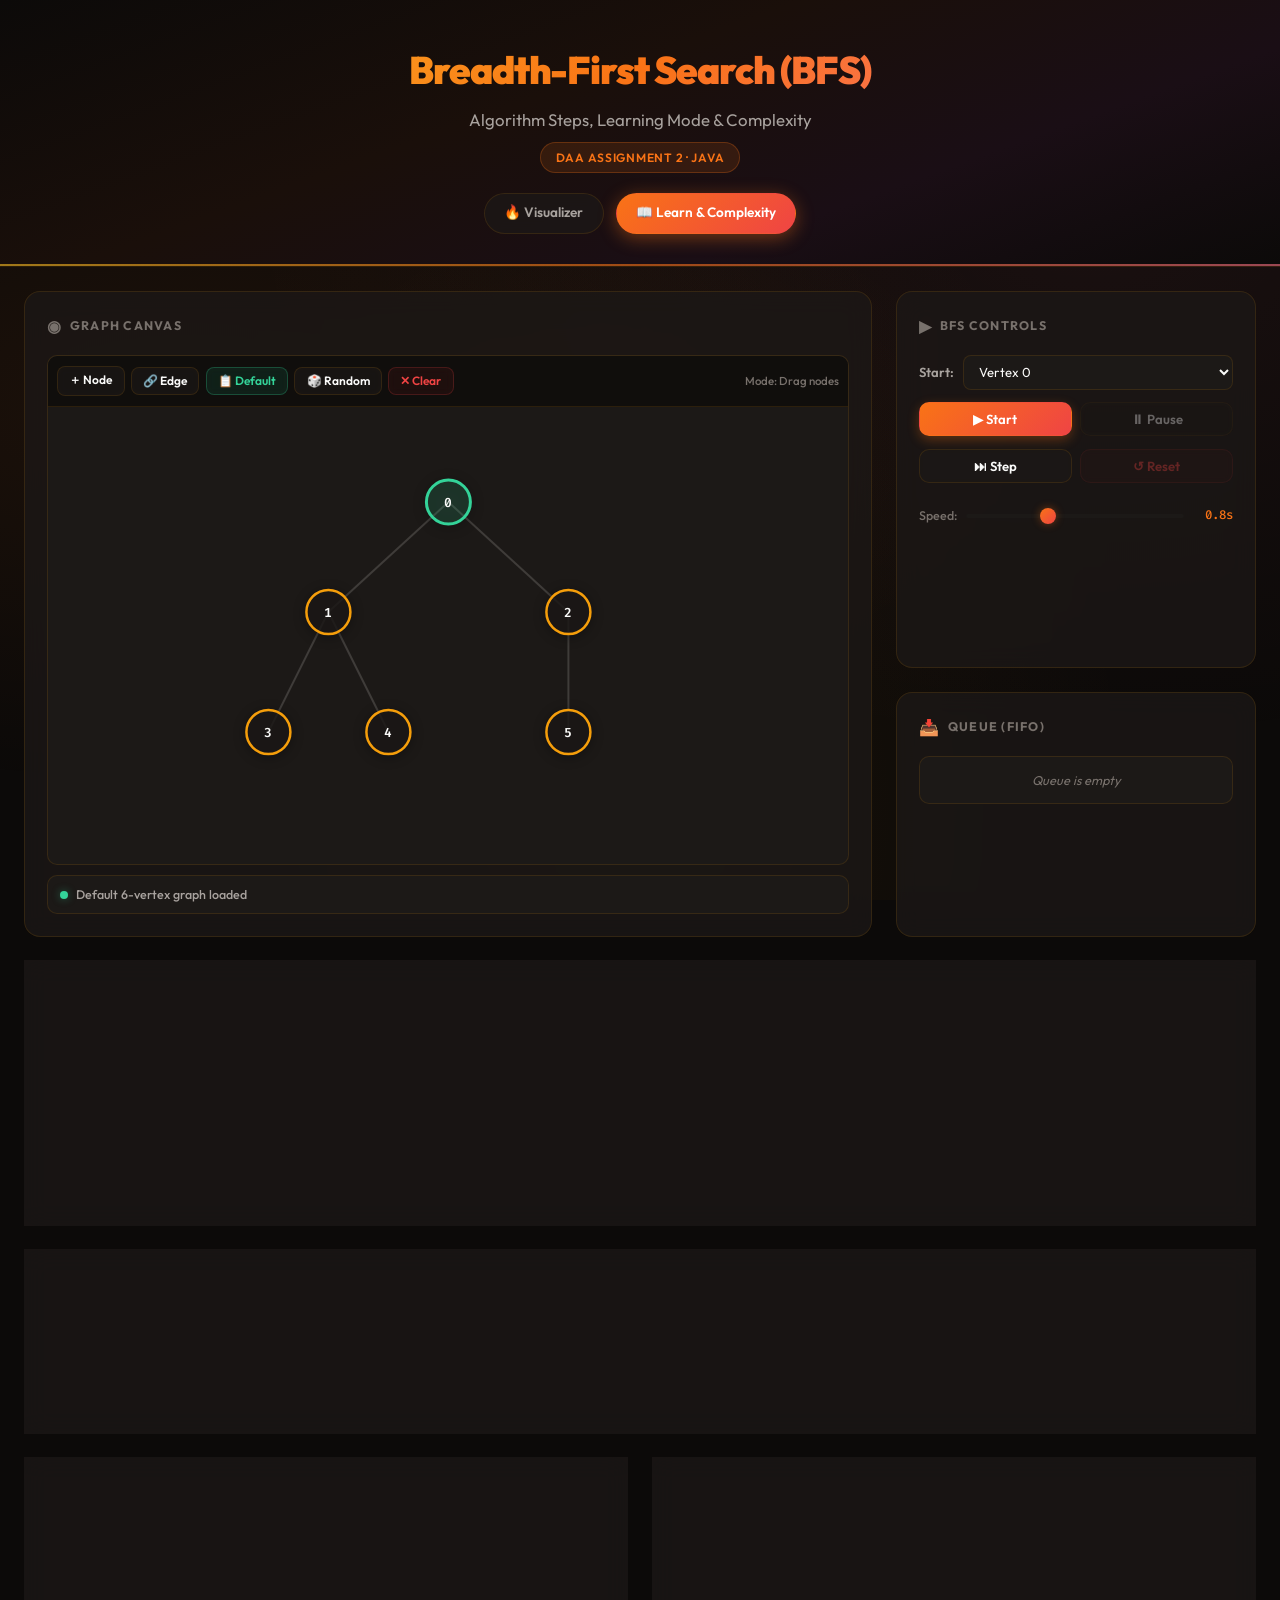
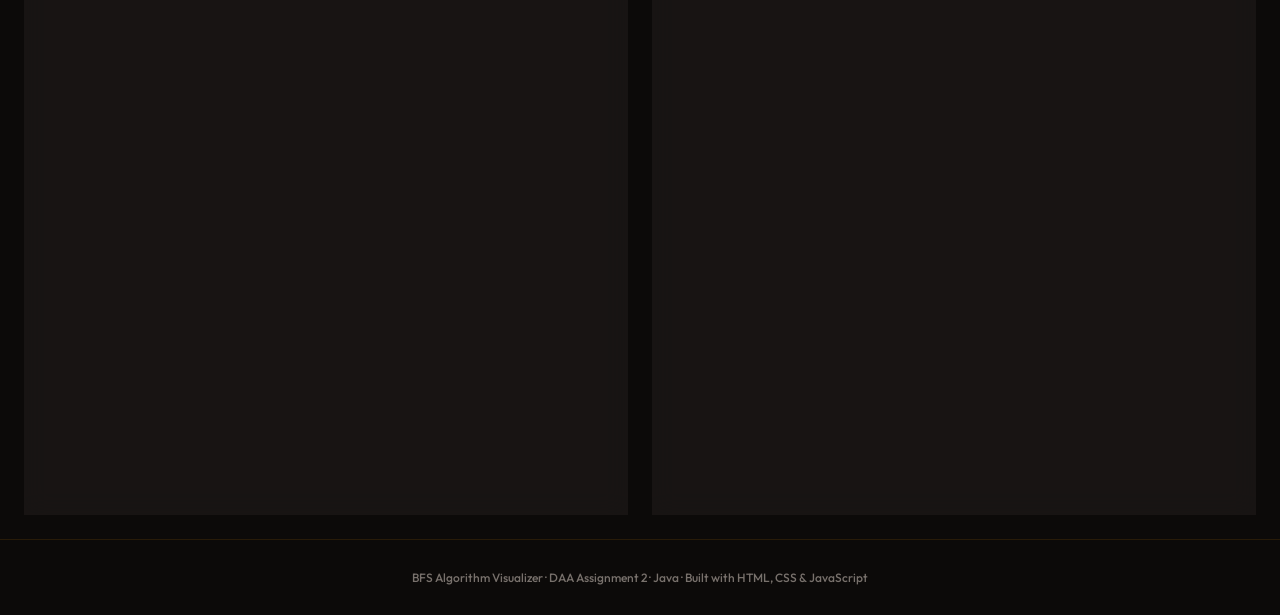
==== visualization/learn.html @ 1174d3be "Initial commit: Breadth-First Search (BFS) in Python with interactive visualizer" ====
<!DOCTYPE html>
<html lang="en">
<head>
  <meta charset="UTF-8">
  <meta name="viewport" content="width=device-width, initial-scale=1.0">
  <meta name="description" content="Learn BFS step-by-step with algorithm walkthrough, pseudocode highlighting, learning mode explanations, and complexity analysis. DAA Assignment 2.">
  <title>BFS Visualizer — Learn & Complexity</title>
  <link rel="stylesheet" href="style.css">
</head>
<body>

  <!-- ===== HEADER ===== -->
  <header class="header">
    <h1>Breadth-First Search (BFS)</h1>
    <p class="subtitle">Algorithm Steps, Learning Mode & Complexity</p>
    <span class="badge">DAA Assignment 2 · Java</span>

    <nav class="page-nav">
      <a href="index.html" class="nav-link">🔥 Visualizer</a>
      <a href="learn.html" class="nav-link active">📖 Learn & Complexity</a>
    </nav>
  </header>

  <!-- ===== MAIN APP ===== -->
  <main class="app-container">

    <!-- ── Graph Canvas ── -->
    <section class="graph-section card" id="graph-section">
      <div class="card-title"><span class="icon">◉</span> Graph Canvas</div>
      <div class="graph-canvas-wrapper" id="graph-canvas-wrapper">
        <div class="canvas-toolbar">
          <button class="btn btn-sm" id="btn-add-node" title="Click canvas to add node">＋ Node</button>
          <button class="btn btn-sm" id="btn-add-edge" title="Click two nodes to connect">🔗 Edge</button>
          <button class="btn btn-sm btn-success" id="btn-load-default">📋 Default</button>
          <button class="btn btn-sm" id="btn-random-graph">🎲 Random</button>
          <button class="btn btn-sm btn-danger" id="btn-clear-graph">✕ Clear</button>
          <div class="canvas-mode-info" id="canvas-mode-info">Mode: Drag nodes</div>
        </div>
        <svg id="graph-svg" xmlns="http://www.w3.org/2000/svg">
          <defs>
            <filter id="glow">
              <feGaussianBlur stdDeviation="3" result="coloredBlur"/>
              <feMerge>
                <feMergeNode in="coloredBlur"/>
                <feMergeNode in="SourceGraphic"/>
              </feMerge>
            </filter>
          </defs>
          <g id="edges-group"></g>
          <g id="nodes-group"></g>
        </svg>
      </div>
      <div class="status-bar">
        <div class="status-dot ready" id="status-dot"></div>
        <span class="status-text" id="status-text">Ready — add nodes or load a graph</span>
      </div>
    </section>

    <!-- ── Controls ── -->
    <section class="controls-section card" id="controls-section">
      <div class="card-title"><span class="icon">▶</span> BFS Controls</div>
      <div class="controls-grid">
        <div class="start-vertex-row">
          <label for="start-vertex-select">Start:</label>
          <select id="start-vertex-select"><option value="">— add nodes —</option></select>
        </div>
        <div class="controls-row">
          <button class="btn btn-primary" id="btn-start-bfs" disabled>▶ Start</button>
          <button class="btn" id="btn-pause-bfs" disabled>⏸ Pause</button>
        </div>
        <div class="controls-row">
          <button class="btn" id="btn-step-bfs" disabled>⏭ Step</button>
          <button class="btn btn-danger" id="btn-reset-bfs" disabled>↺ Reset</button>
        </div>
        <div class="speed-control">
          <label for="speed-slider">Speed:</label>
          <input type="range" id="speed-slider" min="100" max="2000" value="800" step="100">
          <span class="speed-label" id="speed-label">0.8s</span>
        </div>
      </div>
    </section>

    <!-- ── Queue ── -->
    <section class="queue-section card" id="queue-section">
      <div class="card-title"><span class="icon">📥</span> Queue (FIFO)</div>
      <div class="queue-container" id="queue-container">
        <span class="queue-empty" id="queue-empty-msg">Queue is empty</span>
      </div>
    </section>

    <!-- ── Output ── -->
    <section class="output-section card" id="output-section">
      <div class="card-title"><span class="icon">📊</span> Traversal Output</div>
      <div class="info-grid">
        <div class="info-item">
          <div class="label">Current Vertex</div>
          <div class="value highlight-pink" id="info-current">—</div>
        </div>
        <div class="info-item">
          <div class="label">Step</div>
          <div class="value highlight-blue" id="info-step">0</div>
        </div>
        <div class="info-item">
          <div class="label">Visited</div>
          <div class="value" id="info-visited">—</div>
        </div>
        <div class="info-item">
          <div class="label">Status</div>
          <div class="value highlight-cyan" id="info-status">Idle</div>
        </div>
        <div class="info-item" style="grid-column: 1 / -1;">
          <div class="label">BFS Traversal Sequence</div>
          <div class="value traversal-sequence" id="info-traversal">
            <span style="color: var(--text-muted); font-style: italic; font-size: 0.82rem;">Run BFS to see the traversal…</span>
          </div>
        </div>
      </div>
    </section>

    <!-- ── Learning Mode ── -->
    <section class="learning-panel card" id="learning-panel">
      <div class="card-title"><span class="icon">🎓</span> Learning Mode</div>
      <div class="learning-toggle">
        <label class="toggle-switch">
          <input type="checkbox" id="learning-toggle" checked>
          <span class="toggle-slider"></span>
        </label>
        <label for="learning-toggle">Explain each step in plain English</label>
      </div>
      <div class="learning-message" id="learning-message">
        Build a graph and press <strong>Start</strong> to see step-by-step explanations of the BFS algorithm.
      </div>
    </section>

    <!-- ── Bottom Panels ── -->
    <div class="bottom-panels">

      <!-- Algorithm Steps & Pseudocode -->
      <section class="card algorithm-panel" id="algorithm-panel">
        <div class="card-title"><span class="icon">📖</span> Algorithm Steps</div>
        <ol class="steps-list" id="algo-steps">
          <li id="algo-step-1">Choose a starting vertex.</li>
          <li id="algo-step-2">Mark it as visited.</li>
          <li id="algo-step-3">Insert it into the queue.</li>
          <li id="algo-step-4">Remove the front vertex from the queue.</li>
          <li id="algo-step-5">Add its unvisited neighbours to the queue and mark them visited.</li>
          <li id="algo-step-6">Repeat until the queue is empty.</li>
        </ol>

        <div class="pseudocode" id="pseudocode">
          <span class="function">BFS</span>(Graph, start):<br>
          &nbsp;&nbsp;<span class="keyword">visited</span> = {start}<br>
          &nbsp;&nbsp;<span class="keyword">queue</span> = [start]<br>
          <br>
          &nbsp;&nbsp;<span class="keyword">while</span> queue <span class="keyword">is not empty</span>:<br>
          &nbsp;&nbsp;&nbsp;&nbsp;vertex = <span class="function">remove_front</span>(queue)<br>
          &nbsp;&nbsp;&nbsp;&nbsp;<span class="function">output</span>(vertex)<br>
          <br>
          &nbsp;&nbsp;<span class="keyword">for each</span> neighbour <span class="keyword">of</span> vertex:<br>
          &nbsp;&nbsp;&nbsp;&nbsp;&nbsp;&nbsp;<span class="keyword">if</span> neighbour <span class="keyword">is not</span> visited:<br>
          &nbsp;&nbsp;&nbsp;&nbsp;&nbsp;&nbsp;&nbsp;&nbsp;<span class="function">mark</span> neighbour as visited<br>
          &nbsp;&nbsp;&nbsp;&nbsp;&nbsp;&nbsp;&nbsp;&nbsp;<span class="function">add</span> neighbour to queue
        </div>
      </section>

      <!-- Complexity Analysis -->
      <section class="card" id="complexity-panel">
        <div class="card-title"><span class="icon">⚡</span> Complexity Analysis</div>
        <div class="complexity-grid">
          <div class="complexity-item">
            <div class="metric-label">Time Complexity</div>
            <div class="metric-value">O(V + E)</div>
            <div class="metric-note">Using adjacency list</div>
          </div>
          <div class="complexity-item">
            <div class="metric-label">Space Complexity</div>
            <div class="metric-value">O(V)</div>
            <div class="metric-note">Auxiliary space</div>
          </div>
          <div class="complexity-item">
            <div class="metric-label">Principle</div>
            <div class="metric-value" style="font-size: 0.9rem;">FIFO Queue</div>
            <div class="metric-note">First In, First Out</div>
          </div>
          <div class="complexity-item">
            <div class="metric-label">Application</div>
            <div class="metric-value" style="font-size: 0.85rem;">Shortest Paths</div>
            <div class="metric-note">Unweighted graphs</div>
          </div>
        </div>
        <div style="margin-top: 1rem; padding: 0.9rem; background: var(--bg-secondary); border-radius: var(--border-radius-sm); border: 1px solid var(--border-color);">
          <p style="font-size: 0.82rem; color: var(--text-secondary); line-height: 1.7;">
            <strong style="color: var(--accent-orange);">Why O(V + E)?</strong> Each vertex is enqueued and dequeued exactly once (<em>O(V)</em>). For each vertex, we examine all its edges (<em>O(E)</em> total). Combined: <strong>O(V + E)</strong>.
          </p>
          <p style="font-size: 0.82rem; color: var(--text-secondary); line-height: 1.7; margin-top: 0.5rem;">
            <strong style="color: var(--accent-orange);">Shortest paths:</strong> BFS finds the shortest path in terms of <em>number of edges</em> for unweighted graphs, because it explores vertices level by level.
          </p>
        </div>
      </section>
    </div>

  </main>

  <!-- ===== FOOTER ===== -->
  <footer class="footer">
    BFS Algorithm Visualizer · DAA Assignment 2 · Java · Built with HTML, CSS & JavaScript
  </footer>

  <script src="script.js"></script>
</body>
</html>
---- visualization/style.css ----
/* ========================================================================
   BFS Algorithm Visualizer — "Ember" Theme Stylesheet
   DAA Assignment 2 — Java Implementation
   ======================================================================== */

/* ---------- Google Fonts ---------- */
@import url('https://fonts.googleapis.com/css2?family=Outfit:wght@300;400;500;600;700;800;900&family=Fira+Code:wght@400;500;600&display=swap');

/* ---------- CSS Custom Properties ---------- */
:root {
  /* Backgrounds */
  --bg-primary: #0c0a09;
  --bg-secondary: #1c1917;
  --bg-card: rgba(28, 25, 23, 0.75);
  --bg-card-hover: rgba(41, 37, 36, 0.85);
  --bg-surface: rgba(28, 25, 23, 0.9);

  /* Accents — warm ember palette */
  --accent-orange: #f97316;
  --accent-amber: #f59e0b;
  --accent-rose: #fb7185;
  --accent-red: #ef4444;
  --accent-gold: #fbbf24;
  --accent-emerald: #34d399;

  /* Text */
  --text-primary: #fafaf9;
  --text-secondary: #a8a29e;
  --text-muted: #78716c;

  /* Borders */
  --border-color: rgba(245, 158, 11, 0.12);
  --border-glow: rgba(249, 115, 22, 0.35);

  /* Gradients */
  --gradient-primary: linear-gradient(135deg, #f97316, #ef4444);
  --gradient-accent: linear-gradient(135deg, #fbbf24, #f97316, #fb7185);
  --gradient-header: linear-gradient(160deg, #0c0a09 0%, #1a0f0a 40%, #1a0e15 70%, #0c0a09 100%);
  --gradient-card-border: linear-gradient(135deg, rgba(249,115,22,0.3), rgba(251,113,133,0.15), transparent);

  /* Shadows */
  --shadow-sm: 0 2px 8px rgba(0, 0, 0, 0.4);
  --shadow-md: 0 4px 24px rgba(0, 0, 0, 0.5);
  --shadow-lg: 0 8px 48px rgba(0, 0, 0, 0.6);
  --shadow-glow-orange: 0 0 25px rgba(249, 115, 22, 0.2);
  --shadow-glow-rose: 0 0 25px rgba(251, 113, 133, 0.2);

  /* Sizing */
  --node-radius: 22;
  --border-radius: 16px;
  --border-radius-sm: 10px;
  --border-radius-lg: 20px;

  /* Transitions */
  --transition-fast: 0.15s cubic-bezier(0.4, 0, 0.2, 1);
  --transition-normal: 0.3s cubic-bezier(0.4, 0, 0.2, 1);
  --transition-slow: 0.5s cubic-bezier(0.4, 0, 0.2, 1);
}

/* ---------- Reset & Base ---------- */
*, *::before, *::after {
  margin: 0;
  padding: 0;
  box-sizing: border-box;
}

html {
  scroll-behavior: smooth;
  font-size: 16px;
}

body {
  font-family: 'Outfit', -apple-system, BlinkMacSystemFont, sans-serif;
  background: var(--bg-primary);
  color: var(--text-primary);
  min-height: 100vh;
  line-height: 1.6;
  overflow-x: hidden;
}

/* Animated ember background particles */
body::before {
  content: '';
  position: fixed;
  top: 0;
  left: 0;
  width: 100%;
  height: 100%;
  background:
    radial-gradient(ellipse at 15% 45%, rgba(249, 115, 22, 0.07) 0%, transparent 55%),
    radial-gradient(ellipse at 85% 25%, rgba(251, 113, 133, 0.06) 0%, transparent 55%),
    radial-gradient(ellipse at 50% 90%, rgba(245, 158, 11, 0.05) 0%, transparent 55%);
  pointer-events: none;
  z-index: 0;
  animation: emberGlow 8s ease-in-out infinite alternate;
}

@keyframes emberGlow {
  0% { opacity: 0.7; }
  100% { opacity: 1; }
}

/* ---------- Scrollbar ---------- */
::-webkit-scrollbar {
  width: 6px;
  height: 6px;
}

::-webkit-scrollbar-track {
  background: var(--bg-primary);
}

::-webkit-scrollbar-thumb {
  background: var(--accent-orange);
  border-radius: 3px;
}

/* ---------- Header ---------- */
.header {
  position: relative;
  text-align: center;
  padding: 2.5rem 1.5rem 2rem;
  background: var(--gradient-header);
  border-bottom: 1px solid var(--border-color);
  z-index: 1;
}

.header::after {
  content: '';
  position: absolute;
  bottom: 0;
  left: 0;
  width: 100%;
  height: 2px;
  background: var(--gradient-accent);
  opacity: 0.6;
}

.header h1 {
  font-size: 2.4rem;
  font-weight: 900;
  background: var(--gradient-accent);
  -webkit-background-clip: text;
  -webkit-text-fill-color: transparent;
  background-clip: text;
  letter-spacing: -0.03em;
  margin-bottom: 0.35rem;
}

.header .subtitle {
  font-size: 1.05rem;
  color: var(--text-secondary);
  font-weight: 400;
  margin-bottom: 0.5rem;
}

.header .badge {
  display: inline-block;
  padding: 0.3rem 0.9rem;
  background: rgba(249, 115, 22, 0.12);
  border: 1px solid rgba(249, 115, 22, 0.25);
  border-radius: 24px;
  font-size: 0.75rem;
  font-weight: 600;
  color: var(--accent-orange);
  letter-spacing: 0.06em;
  text-transform: uppercase;
}

/* ---------- Page Navigation ---------- */
.page-nav {
  margin-top: 1.25rem;
  display: flex;
  justify-content: center;
  gap: 0.75rem;
  flex-wrap: wrap;
}

.nav-link {
  display: inline-flex;
  align-items: center;
  gap: 0.45rem;
  padding: 0.55rem 1.2rem;
  border-radius: 30px;
  font-size: 0.85rem;
  font-weight: 600;
  text-decoration: none;
  color: var(--text-secondary);
  background: var(--bg-card);
  border: 1px solid var(--border-color);
  transition: all var(--transition-normal);
  backdrop-filter: blur(8px);
}

.nav-link:hover {
  color: var(--text-primary);
  border-color: var(--accent-orange);
  background: var(--bg-card-hover);
  transform: translateY(-2px);
  box-shadow: var(--shadow-glow-orange);
}

.nav-link.active {
  color: #fff;
  background: var(--gradient-primary);
  border-color: transparent;
  box-shadow: 0 4px 18px rgba(249, 115, 22, 0.4);
}

/* ---------- Main Layout ---------- */
.app-container {
  position: relative;
  z-index: 1;
  max-width: 1440px;
  margin: 0 auto;
  padding: 1.5rem;
  display: grid;
  grid-template-columns: 1fr 360px;
  grid-template-rows: auto auto auto;
  gap: 1.5rem;
}

/* ---------- Card Base ---------- */
.card {
  background: var(--bg-card);
  border: 1px solid var(--border-color);
  border-radius: var(--border-radius);
  padding: 1.35rem;
  backdrop-filter: blur(12px);
  transition: border-color var(--transition-normal), box-shadow var(--transition-normal);
}

.card:hover {
  border-color: rgba(249, 115, 22, 0.2);
  box-shadow: 0 0 30px rgba(249, 115, 22, 0.05);
}

.card-title {
  font-size: 0.78rem;
  font-weight: 700;
  text-transform: uppercase;
  letter-spacing: 0.1em;
  color: var(--text-muted);
  margin-bottom: 1rem;
  display: flex;
  align-items: center;
  gap: 0.5rem;
}

.card-title .icon {
  font-size: 1rem;
}

/* ---------- Graph Canvas Area ---------- */
.graph-section {
  grid-column: 1;
  grid-row: 1 / 3;
}

.graph-canvas-wrapper {
  position: relative;
  background: var(--bg-secondary);
  border-radius: var(--border-radius-sm);
  overflow: hidden;
  border: 1px solid var(--border-color);
  min-height: 450px;
}

.graph-canvas-wrapper svg {
  width: 100%;
  height: 450px;
  cursor: crosshair;
}

/* SVG Node Styles */
.node-group {
  cursor: grab;
}

.node-group:active {
  cursor: grabbing;
}

.node-circle {
  fill: var(--bg-card);
  stroke: var(--accent-amber);
  stroke-width: 2.5;
  transition: fill 0.4s ease, stroke 0.4s ease, stroke-width 0.3s ease;
  filter: drop-shadow(0 2px 6px rgba(0, 0, 0, 0.4));
}

.node-circle.visited {
  fill: rgba(249, 115, 22, 0.2);
  stroke: var(--accent-orange);
  stroke-width: 3;
}

.node-circle.current {
  fill: rgba(251, 113, 133, 0.3);
  stroke: var(--accent-rose);
  stroke-width: 3.5;
  filter: drop-shadow(0 0 12px rgba(251, 113, 133, 0.5));
}

.node-circle.queued {
  fill: rgba(245, 158, 11, 0.2);
  stroke: var(--accent-gold);
  stroke-width: 3;
  animation: pulseQueued 0.6s ease;
}

.node-circle.start-node {
  fill: rgba(52, 211, 153, 0.15);
  stroke: var(--accent-emerald);
  stroke-width: 3;
}

.node-circle.selected {
  stroke: var(--accent-rose);
  stroke-width: 3;
  stroke-dasharray: 5 3;
}

@keyframes pulseQueued {
  0% { stroke-width: 2.5; }
  50% { stroke-width: 5; }
  100% { stroke-width: 3; }
}

.node-label {
  text-anchor: middle;
  dominant-baseline: central;
  fill: var(--text-primary);
  font-family: 'Fira Code', monospace;
  font-size: 13px;
  font-weight: 600;
  pointer-events: none;
}

/* Edge Styles */
.edge-line {
  stroke: rgba(168, 162, 158, 0.25);
  stroke-width: 2;
  transition: stroke 0.4s ease, stroke-width 0.3s ease;
}

.edge-line.explored {
  stroke: rgba(249, 115, 22, 0.45);
  stroke-width: 2.5;
}

.edge-line.current-edge {
  stroke: var(--accent-rose);
  stroke-width: 3;
  filter: drop-shadow(0 0 6px rgba(251, 113, 133, 0.4));
}

/* Canvas Toolbar */
.canvas-toolbar {
  display: flex;
  gap: 0.4rem;
  padding: 0.6rem;
  flex-wrap: wrap;
  align-items: center;
  background: rgba(12, 10, 9, 0.7);
  border-bottom: 1px solid var(--border-color);
  backdrop-filter: blur(8px);
}

.canvas-mode-info {
  margin-left: auto;
  font-size: 0.72rem;
  color: var(--text-muted);
  font-weight: 500;
}

/* ---------- Buttons ---------- */
.btn {
  display: inline-flex;
  align-items: center;
  justify-content: center;
  gap: 0.35rem;
  padding: 0.5rem 1rem;
  border: 1px solid var(--border-color);
  border-radius: 10px;
  background: var(--bg-card);
  color: var(--text-primary);
  font-family: 'Outfit', sans-serif;
  font-size: 0.82rem;
  font-weight: 600;
  cursor: pointer;
  transition: all var(--transition-fast);
  backdrop-filter: blur(4px);
}

.btn:hover {
  border-color: var(--accent-amber);
  background: var(--bg-card-hover);
  transform: translateY(-1px);
  box-shadow: var(--shadow-sm);
}

.btn:active {
  transform: translateY(0);
}

.btn-primary {
  background: var(--gradient-primary);
  border-color: transparent;
  color: #fff;
  box-shadow: 0 4px 12px rgba(249, 115, 22, 0.3);
}

.btn-primary:hover {
  box-shadow: 0 6px 20px rgba(249, 115, 22, 0.45);
  transform: translateY(-2px);
}

.btn-success {
  background: rgba(52, 211, 153, 0.1);
  border-color: rgba(52, 211, 153, 0.25);
  color: var(--accent-emerald);
}

.btn-success:hover {
  background: rgba(52, 211, 153, 0.2);
  box-shadow: 0 0 15px rgba(52, 211, 153, 0.15);
}

.btn-danger {
  background: rgba(239, 68, 68, 0.08);
  border-color: rgba(239, 68, 68, 0.2);
  color: var(--accent-red);
}

.btn-danger:hover {
  background: rgba(239, 68, 68, 0.18);
}

.btn-sm {
  padding: 0.35rem 0.7rem;
  font-size: 0.75rem;
  border-radius: 8px;
}

.btn:disabled {
  opacity: 0.35;
  cursor: not-allowed;
  pointer-events: none;
}

/* ---------- Controls Panel ---------- */
.controls-section {
  grid-column: 2;
  grid-row: 1;
}

.controls-grid {
  display: flex;
  flex-direction: column;
  gap: 0.8rem;
}

.start-vertex-row {
  display: flex;
  align-items: center;
  gap: 0.6rem;
}

.start-vertex-row label {
  font-size: 0.82rem;
  font-weight: 600;
  color: var(--text-secondary);
  white-space: nowrap;
}

.start-vertex-row select {
  flex: 1;
  padding: 0.45rem 0.65rem;
  border: 1px solid var(--border-color);
  border-radius: 8px;
  background: var(--bg-secondary);
  color: var(--text-primary);
  font-family: 'Outfit', sans-serif;
  font-size: 0.82rem;
  outline: none;
  cursor: pointer;
  transition: border-color var(--transition-fast);
}

.start-vertex-row select:hover,
.start-vertex-row select:focus {
  border-color: var(--accent-orange);
}

.controls-row {
  display: flex;
  gap: 0.5rem;
  flex-wrap: wrap;
}

.controls-row .btn {
  flex: 1;
  min-width: 0;
}

.speed-control {
  display: flex;
  align-items: center;
  gap: 0.6rem;
  padding: 0.6rem 0;
}

.speed-control label {
  font-size: 0.78rem;
  color: var(--text-muted);
  white-space: nowrap;
  font-weight: 500;
}

.speed-control input[type="range"] {
  flex: 1;
  -webkit-appearance: none;
  appearance: none;
  height: 4px;
  background: var(--bg-secondary);
  border-radius: 2px;
  outline: none;
}

.speed-control input[type="range"]::-webkit-slider-thumb {
  -webkit-appearance: none;
  width: 16px;
  height: 16px;
  border-radius: 50%;
  background: var(--gradient-primary);
  cursor: pointer;
  box-shadow: 0 0 8px rgba(249, 115, 22, 0.4);
}

.speed-label {
  font-size: 0.78rem;
  font-family: 'Fira Code', monospace;
  color: var(--accent-orange);
  min-width: 2.5rem;
  text-align: right;
  font-weight: 500;
}

/* ---------- Queue Section ---------- */
.queue-section {
  grid-column: 2;
  grid-row: 2;
}

.queue-container {
  display: flex;
  gap: 0.4rem;
  flex-wrap: wrap;
  align-items: center;
  min-height: 44px;
  padding: 0.5rem;
  background: var(--bg-secondary);
  border-radius: var(--border-radius-sm);
  border: 1px solid var(--border-color);
}

.queue-item {
  display: inline-flex;
  align-items: center;
  justify-content: center;
  width: 36px;
  height: 36px;
  border-radius: 8px;
  font-family: 'Fira Code', monospace;
  font-size: 0.82rem;
  font-weight: 600;
  color: var(--accent-amber);
  background: rgba(245, 158, 11, 0.08);
  border: 1px solid rgba(245, 158, 11, 0.2);
  animation: slideIn 0.25s cubic-bezier(0.34, 1.56, 0.64, 1);
}

.queue-item.front {
  color: var(--accent-orange);
  background: rgba(249, 115, 22, 0.15);
  border-color: var(--accent-orange);
  box-shadow: 0 0 10px rgba(249, 115, 22, 0.2);
}

.queue-empty {
  color: var(--text-muted);
  font-size: 0.8rem;
  font-style: italic;
  width: 100%;
  text-align: center;
  padding: 0.3rem;
}

@keyframes slideIn {
  from { opacity: 0; transform: translateX(12px) scale(0.8); }
  to { opacity: 1; transform: translateX(0) scale(1); }
}

/* ---------- Output Section ---------- */
.output-section {
  grid-column: 1 / -1;
}

.info-grid {
  display: grid;
  grid-template-columns: repeat(4, 1fr);
  gap: 0.75rem;
}

.info-item {
  padding: 0.85rem;
  background: var(--bg-secondary);
  border-radius: var(--border-radius-sm);
  border: 1px solid var(--border-color);
  text-align: center;
}

.info-item .label {
  font-size: 0.68rem;
  text-transform: uppercase;
  letter-spacing: 0.1em;
  color: var(--text-muted);
  margin-bottom: 0.35rem;
  font-weight: 600;
}

.info-item .value {
  font-family: 'Fira Code', monospace;
  font-size: 1.15rem;
  font-weight: 700;
  color: var(--text-primary);
}

.highlight-pink { color: var(--accent-rose) !important; }
.highlight-blue { color: var(--accent-amber) !important; }
.highlight-cyan { color: var(--accent-emerald) !important; }

.traversal-sequence {
  font-size: 0.9rem !important;
  display: flex;
  flex-wrap: wrap;
  align-items: center;
  justify-content: center;
  gap: 0.3rem;
  min-height: 2rem;
}

.traversal-item {
  display: inline-flex;
  align-items: center;
  justify-content: center;
  padding: 0.2rem 0.6rem;
  background: rgba(249, 115, 22, 0.12);
  border: 1px solid rgba(249, 115, 22, 0.25);
  border-radius: 6px;
  font-family: 'Fira Code', monospace;
  font-size: 0.82rem;
  font-weight: 600;
  color: var(--accent-orange);
  animation: fadeIn 0.3s ease;
}

.traversal-arrow {
  color: var(--text-muted);
  font-size: 0.72rem;
}

@keyframes fadeIn {
  from { opacity: 0; transform: translateY(4px); }
  to { opacity: 1; transform: translateY(0); }
}

/* ---------- Bottom Panels ---------- */
.bottom-panels {
  grid-column: 1 / -1;
  display: grid;
  grid-template-columns: 1fr 1fr;
  gap: 1.5rem;
}

/* ---------- Algorithm Panel ---------- */
.algorithm-panel .steps-list {
  list-style: none;
  counter-reset: step;
}

.algorithm-panel .steps-list li {
  counter-increment: step;
  padding: 0.55rem 0.5rem 0.55rem 2.5rem;
  position: relative;
  font-size: 0.85rem;
  color: var(--text-secondary);
  border-left: 2px solid var(--border-color);
  margin-left: 0.75rem;
  transition: all var(--transition-normal);
}

.algorithm-panel .steps-list li::before {
  content: counter(step);
  position: absolute;
  left: -0.95rem;
  top: 0.5rem;
  width: 1.6rem;
  height: 1.6rem;
  background: var(--bg-card);
  border: 2px solid var(--border-color);
  border-radius: 50%;
  display: flex;
  align-items: center;
  justify-content: center;
  font-size: 0.7rem;
  font-weight: 700;
  color: var(--text-muted);
  font-family: 'Fira Code', monospace;
}

.algorithm-panel .steps-list li.active {
  color: var(--text-primary);
  border-left-color: var(--accent-orange);
}

.algorithm-panel .steps-list li.active::before {
  background: rgba(249, 115, 22, 0.15);
  border-color: var(--accent-orange);
  color: var(--accent-orange);
}

.algorithm-panel .steps-list li.completed {
  color: var(--text-secondary);
  border-left-color: rgba(249, 115, 22, 0.25);
}

.algorithm-panel .steps-list li.completed::before {
  content: '✓';
  background: rgba(249, 115, 22, 0.08);
  border-color: rgba(249, 115, 22, 0.25);
  color: var(--accent-orange);
}

/* Pseudocode */
.pseudocode {
  background: var(--bg-secondary);
  border: 1px solid var(--border-color);
  border-radius: var(--border-radius-sm);
  padding: 1rem;
  margin-top: 1rem;
  font-family: 'Fira Code', monospace;
  font-size: 0.78rem;
  line-height: 1.9;
  color: var(--text-secondary);
}

.pseudocode .keyword {
  color: var(--accent-rose);
  font-weight: 600;
}

.pseudocode .function {
  color: var(--accent-amber);
  font-weight: 600;
}

.pseudocode .comment {
  color: var(--text-muted);
  font-style: italic;
}

.pseudo-line {
  display: block;
  padding: 0 0.5rem;
  border-left: 2px solid transparent;
  transition: all var(--transition-fast);
}

.pseudocode .highlight-line {
  background: rgba(249, 115, 22, 0.06);
  border-left: 2px solid var(--accent-orange);
  margin: 0 -1rem;
  padding: 0 1rem;
  display: block;
}

/* ---------- Complexity Panel ---------- */
.complexity-grid {
  display: grid;
  grid-template-columns: 1fr 1fr;
  gap: 0.75rem;
}

.complexity-item {
  padding: 0.9rem;
  background: var(--bg-secondary);
  border: 1px solid var(--border-color);
  border-radius: var(--border-radius-sm);
  text-align: center;
  transition: border-color var(--transition-normal);
}

.complexity-item:hover {
  border-color: rgba(249, 115, 22, 0.25);
}

.complexity-item .metric-label {
  font-size: 0.68rem;
  text-transform: uppercase;
  letter-spacing: 0.1em;
  color: var(--text-muted);
  margin-bottom: 0.35rem;
  font-weight: 600;
}

.complexity-item .metric-value {
  font-family: 'Fira Code', monospace;
  font-size: 1.15rem;
  font-weight: 700;
  color: var(--accent-orange);
}

.complexity-item .metric-note {
  font-size: 0.72rem;
  color: var(--text-muted);
  margin-top: 0.3rem;
}

/* ---------- Learning Mode ---------- */
.learning-panel {
  grid-column: 1 / -1;
}

.learning-toggle {
  display: flex;
  align-items: center;
  gap: 0.65rem;
  margin-bottom: 0.8rem;
}

.learning-toggle label {
  font-size: 0.82rem;
  color: var(--text-secondary);
  cursor: pointer;
  font-weight: 500;
}

/* Toggle switch */
.toggle-switch {
  position: relative;
  width: 42px;
  height: 24px;
}

.toggle-switch input {
  opacity: 0;
  width: 0;
  height: 0;
}

.toggle-slider {
  position: absolute;
  inset: 0;
  background: var(--bg-secondary);
  border: 1px solid var(--border-color);
  border-radius: 24px;
  cursor: pointer;
  transition: all var(--transition-normal);
}

.toggle-slider::before {
  content: '';
  position: absolute;
  left: 3px;
  top: 3px;
  width: 16px;
  height: 16px;
  background: var(--text-muted);
  border-radius: 50%;
  transition: all var(--transition-normal);
}

.toggle-switch input:checked + .toggle-slider {
  background: rgba(249, 115, 22, 0.15);
  border-color: var(--accent-orange);
}

.toggle-switch input:checked + .toggle-slider::before {
  transform: translateX(18px);
  background: var(--accent-orange);
}

.learning-message {
  padding: 1rem 1.15rem;
  background: var(--bg-secondary);
  border: 1px solid var(--border-color);
  border-left: 3px solid var(--accent-amber);
  border-radius: var(--border-radius-sm);
  font-size: 0.88rem;
  line-height: 1.7;
  color: var(--text-secondary);
  min-height: 60px;
  display: block;
  transition: all var(--transition-normal);
}

.learning-message.active {
  color: var(--text-primary);
  border-left-color: var(--accent-rose);
  background: rgba(28, 25, 23, 0.95);
}

/* ---------- Status bar ---------- */
.status-bar {
  display: flex;
  align-items: center;
  gap: 0.5rem;
  padding: 0.55rem 0.75rem;
  margin-top: 0.6rem;
  background: var(--bg-secondary);
  border-radius: var(--border-radius-sm);
  border: 1px solid var(--border-color);
  font-size: 0.78rem;
}

.status-dot {
  width: 8px;
  height: 8px;
  border-radius: 50%;
  background: var(--text-muted);
  flex-shrink: 0;
}

.status-dot.ready {
  background: var(--accent-emerald);
  box-shadow: 0 0 8px rgba(52, 211, 153, 0.4);
}

.status-dot.running {
  background: var(--accent-rose);
  box-shadow: 0 0 8px rgba(251, 113, 133, 0.4);
  animation: blink 1s ease-in-out infinite;
}

.status-dot.paused {
  background: var(--accent-amber);
  box-shadow: 0 0 8px rgba(245, 158, 11, 0.4);
}

.status-dot.done {
  background: var(--accent-orange);
  box-shadow: 0 0 8px rgba(249, 115, 22, 0.3);
}

@keyframes blink {
  0%, 100% { opacity: 1; }
  50% { opacity: 0.35; }
}

.status-text {
  color: var(--text-secondary);
  font-weight: 500;
}

/* ---------- Footer ---------- */
.footer {
  position: relative;
  z-index: 1;
  text-align: center;
  padding: 1.75rem;
  color: var(--text-muted);
  font-size: 0.75rem;
  border-top: 1px solid var(--border-color);
  font-weight: 500;
}

/* ---------- Responsive ---------- */
@media (max-width: 900px) {
  .app-container {
    grid-template-columns: 1fr;
  }

  .graph-section {
    grid-column: 1;
    grid-row: auto;
  }

  .controls-section,
  .queue-section {
    grid-column: 1;
    grid-row: auto;
  }

  .output-section {
    grid-column: 1;
    grid-row: auto;
  }

  .bottom-panels {
    grid-column: 1;
    grid-template-columns: 1fr;
  }

  .learning-panel {
    grid-column: 1;
  }

  .header h1 {
    font-size: 1.7rem;
  }
}

@media (max-width: 600px) {
  .app-container {
    padding: 0.75rem;
    gap: 1rem;
  }

  .header {
    padding: 1.5rem 1rem 1.2rem;
  }

  .header h1 {
    font-size: 1.35rem;
  }

  .graph-canvas-wrapper svg {
    height: 320px;
  }

  .info-grid {
    grid-template-columns: 1fr 1fr;
  }

  .complexity-grid {
    grid-template-columns: 1fr;
  }

  .canvas-toolbar {
    justify-content: center;
  }

  .page-nav {
    gap: 0.5rem;
  }

  .nav-link {
    font-size: 0.78rem;
    padding: 0.45rem 0.85rem;
  }
}

/* ---------- Utility ---------- */
.hidden {
  display: none !important;
}

.mono {
  font-family: 'Fira Code', monospace;
}
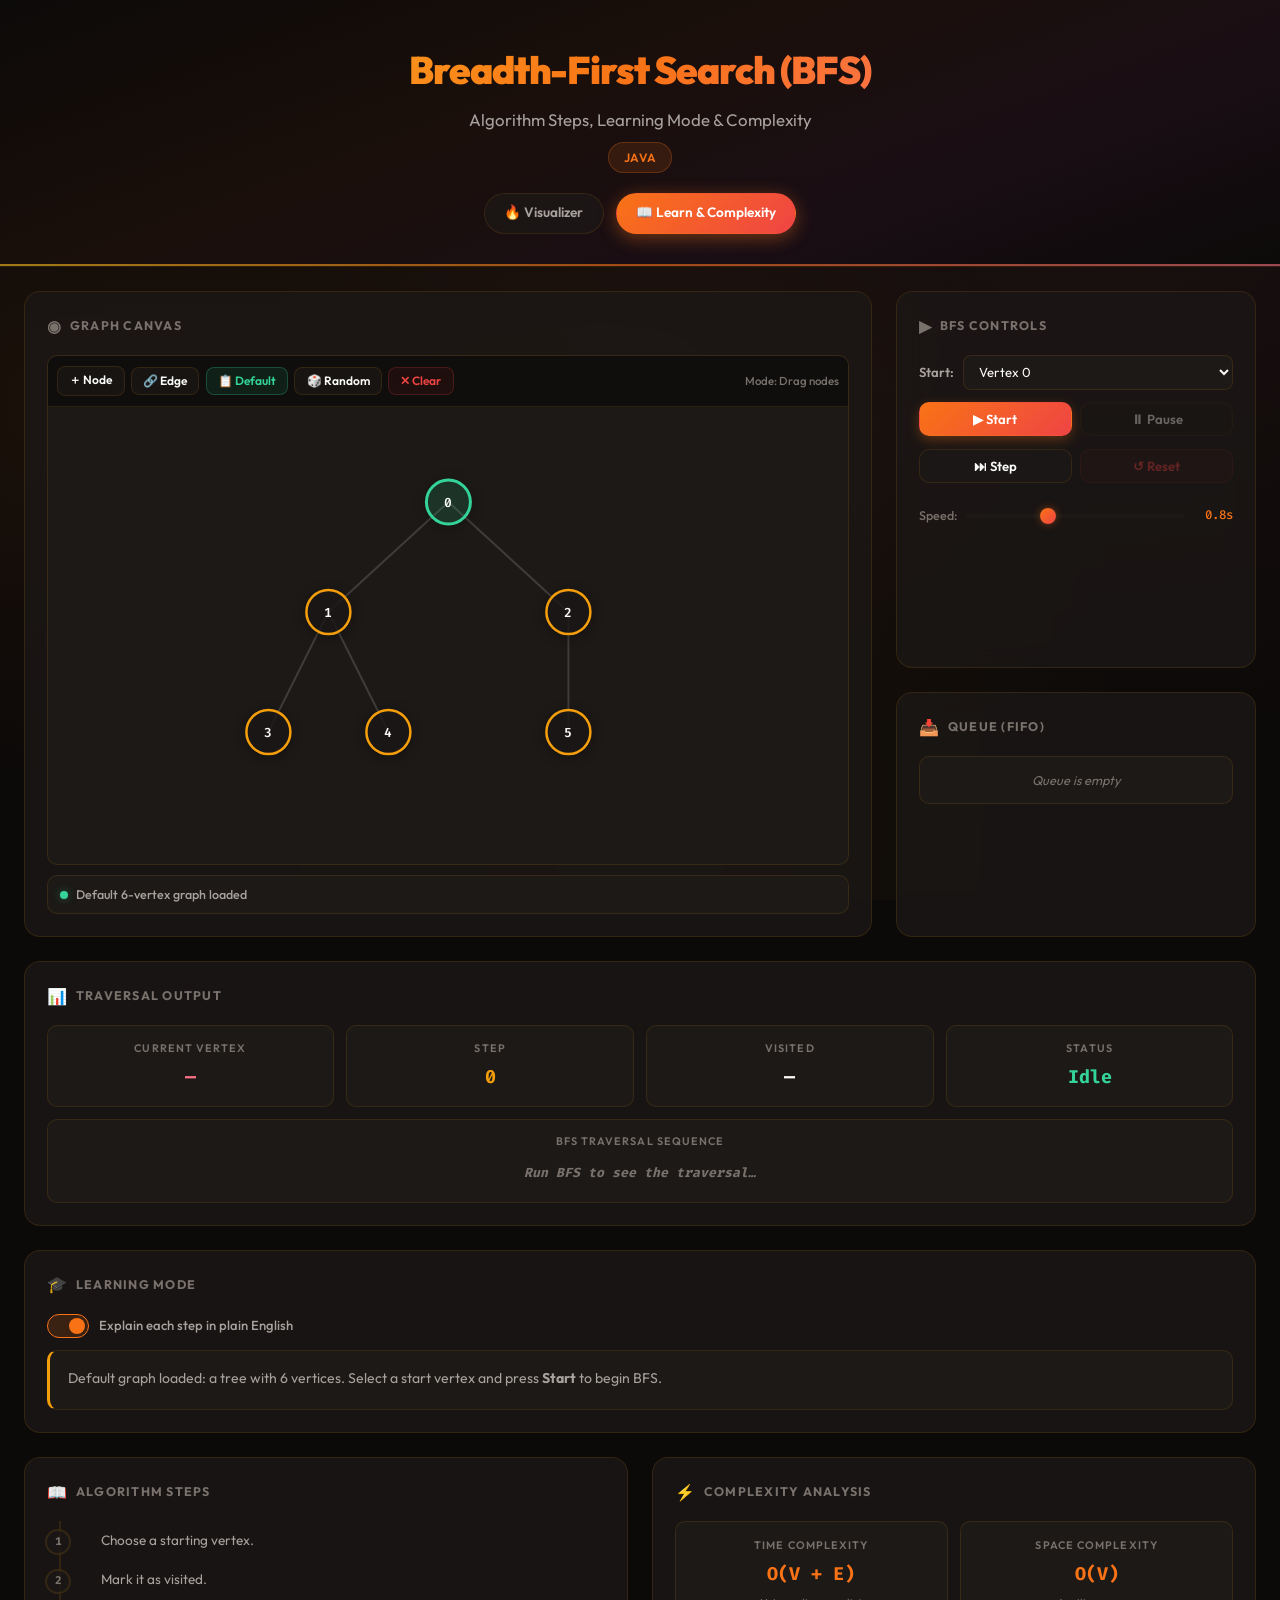
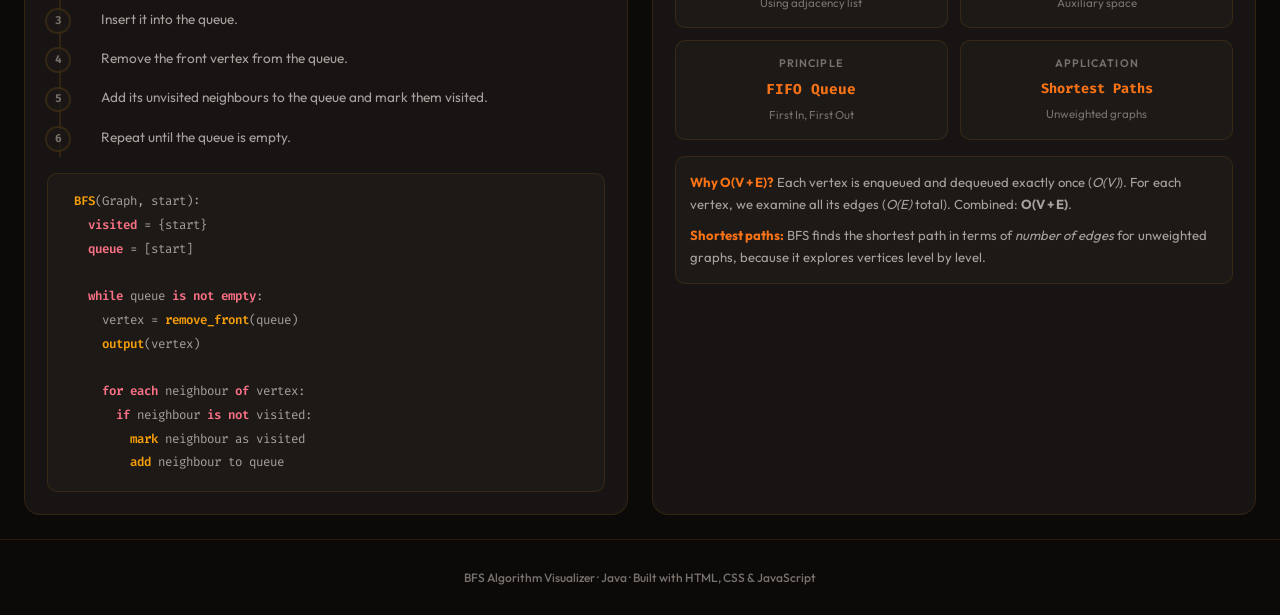
==== commit e6fd3f26: "Remove assignment references and update documentation" ====
--- a/visualization/learn.html
+++ b/visualization/learn.html
@@ -3,7 +3,7 @@
 <head>
   <meta charset="UTF-8">
   <meta name="viewport" content="width=device-width, initial-scale=1.0">
-  <meta name="description" content="Learn BFS step-by-step with algorithm walkthrough, pseudocode highlighting, learning mode explanations, and complexity analysis. DAA Assignment 2.">
+  <meta name="description" content="Learn BFS step-by-step with algorithm walkthrough, pseudocode highlighting, learning mode explanations, and complexity analysis. .">
   <title>BFS Visualizer — Learn & Complexity</title>
   <link rel="stylesheet" href="style.css">
 </head>
@@ -13,7 +13,7 @@
   <header class="header">
     <h1>Breadth-First Search (BFS)</h1>
     <p class="subtitle">Algorithm Steps, Learning Mode & Complexity</p>
-    <span class="badge">DAA Assignment 2 · Java</span>
+    <span class="badge">Java</span>
 
     <nav class="page-nav">
       <a href="index.html" class="nav-link">🔥 Visualizer</a>
@@ -203,7 +203,7 @@
 
   <!-- ===== FOOTER ===== -->
   <footer class="footer">
-    BFS Algorithm Visualizer · DAA Assignment 2 · Java · Built with HTML, CSS & JavaScript
+    BFS Algorithm Visualizer · Java · Built with HTML, CSS & JavaScript
   </footer>
 
   <script src="script.js"></script>
--- a/visualization/style.css
+++ b/visualization/style.css
@@ -1,6 +1,6 @@
 /* ========================================================================
    BFS Algorithm Visualizer — "Ember" Theme Stylesheet
-   DAA Assignment 2 — Java Implementation
+   Java Implementation
    ======================================================================== */
 
 /* ---------- Google Fonts ---------- */
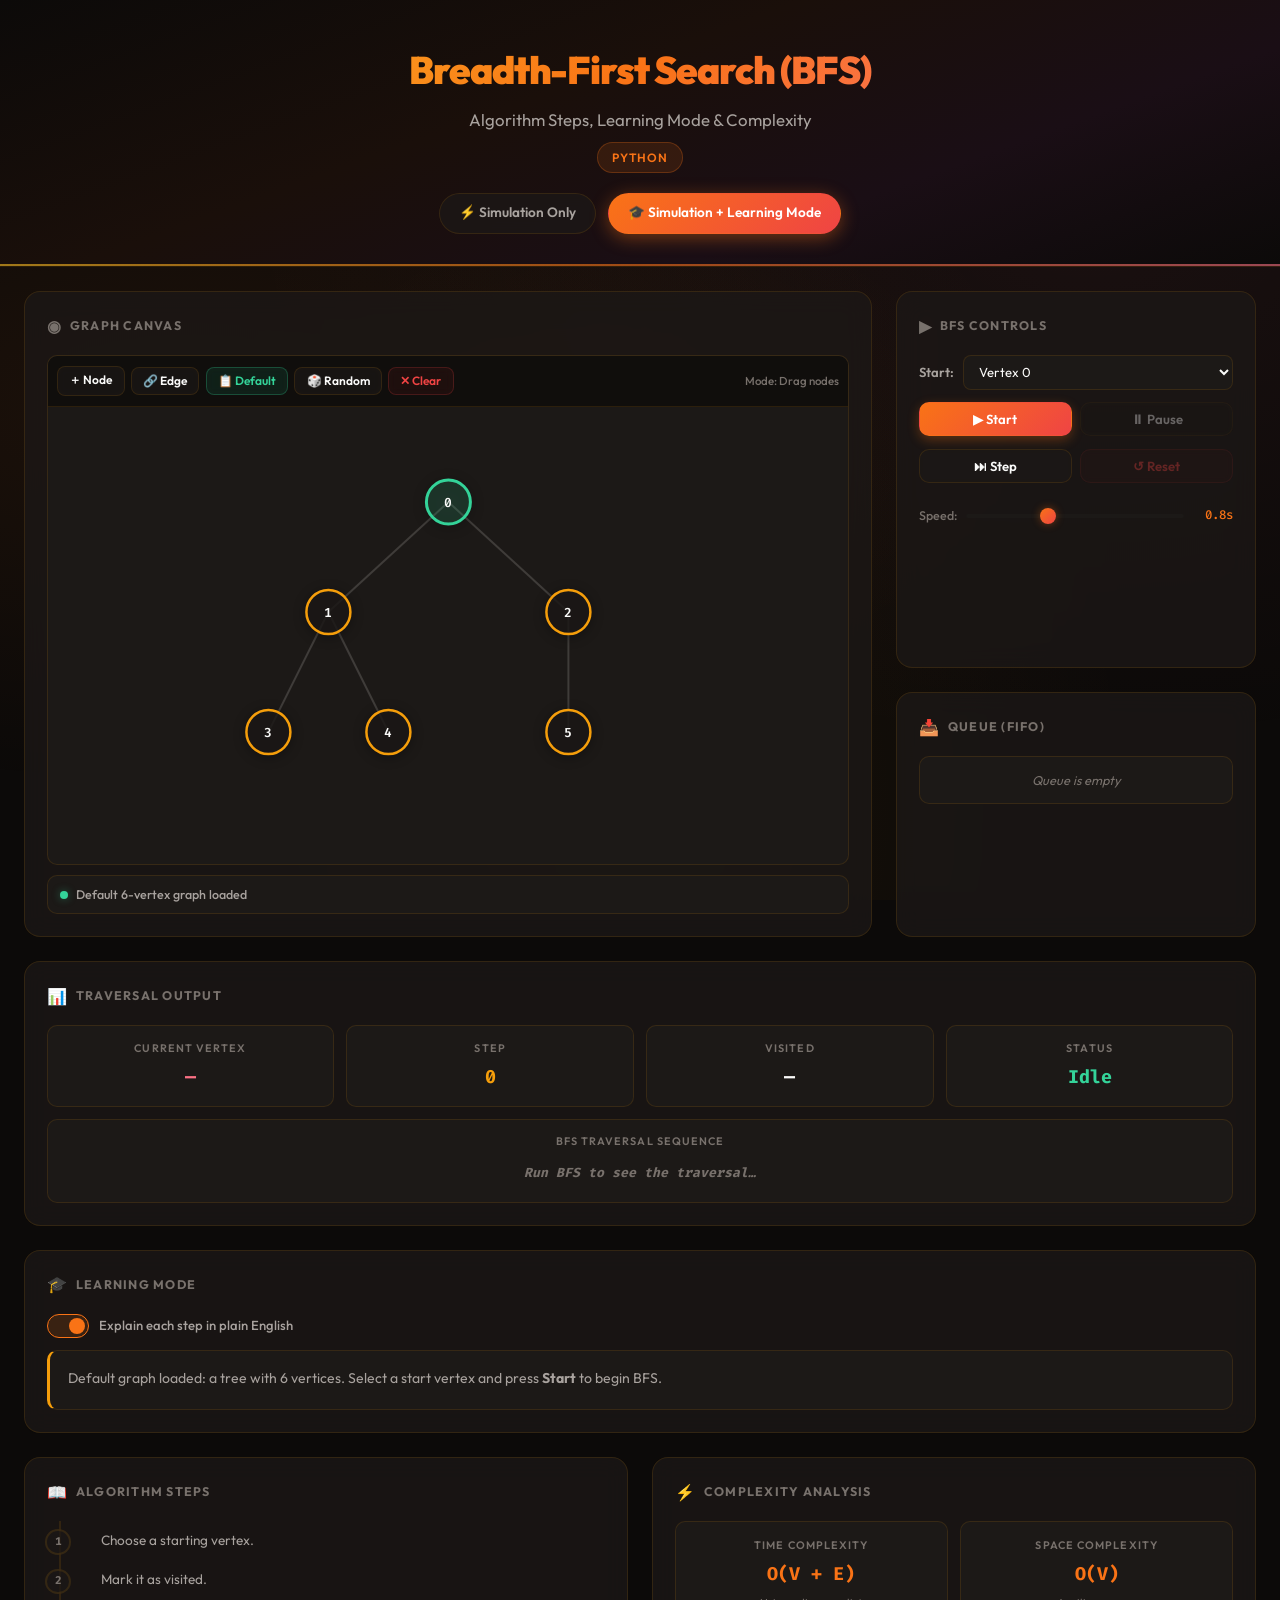
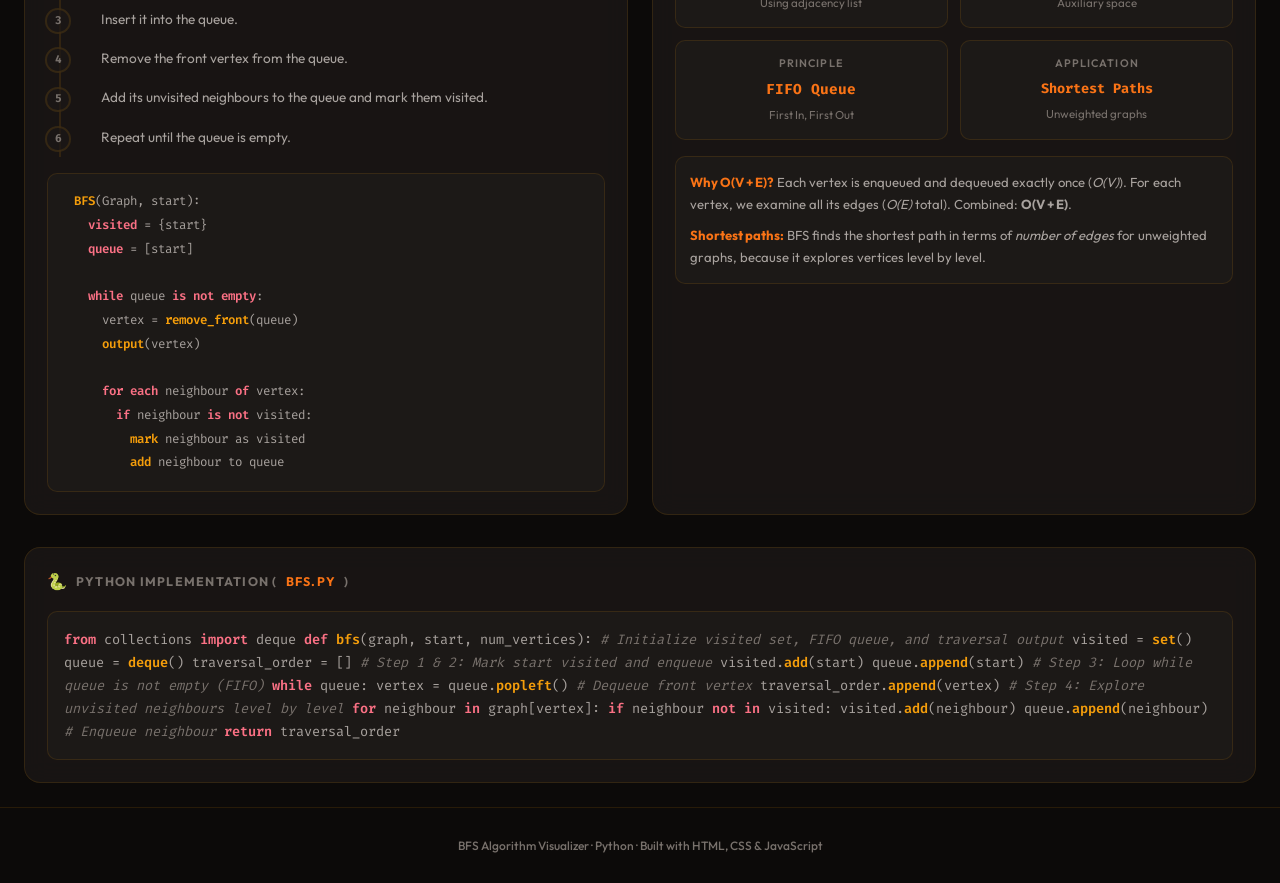
==== commit badd4aba: "Update visualizer to two dedicated pages: Simulation Only and Simulation + Learning Mode (Python)" ====
--- a/visualization/learn.html
+++ b/visualization/learn.html
@@ -13,11 +13,11 @@
   <header class="header">
     <h1>Breadth-First Search (BFS)</h1>
     <p class="subtitle">Algorithm Steps, Learning Mode & Complexity</p>
-    <span class="badge">Java</span>
+    <span class="badge">Python</span>
 
     <nav class="page-nav">
-      <a href="index.html" class="nav-link">🔥 Visualizer</a>
-      <a href="learn.html" class="nav-link active">📖 Learn & Complexity</a>
+      <a href="index.html" class="nav-link">⚡ Simulation Only</a>
+      <a href="learn.html" class="nav-link active">🎓 Simulation + Learning Mode</a>
     </nav>
   </header>
 
@@ -197,13 +197,44 @@
           </p>
         </div>
       </section>
+
+      <!-- Python Implementation Panel -->
+      <section class="card python-panel" id="python-panel" style="grid-column: 1 / -1; margin-top: 0.5rem;">
+        <div class="card-title"><span class="icon">🐍</span> Python Implementation (<a href="https://github.com/karthikrajj/breadth-first-search-python/blob/main/bfs.py" target="_blank" style="color:var(--accent-orange);text-decoration:none;">bfs.py</a>)</div>
+        <div class="pseudocode" style="font-size: 0.85rem; line-height: 1.7;">
+<span class="keyword">from</span> collections <span class="keyword">import</span> deque
+
+<span class="keyword">def</span> <span class="function">bfs</span>(graph, start, num_vertices):
+    <span class="comment"># Initialize visited set, FIFO queue, and traversal output</span>
+    visited = <span class="function">set</span>()
+    queue = <span class="function">deque</span>()
+    traversal_order = []
+
+    <span class="comment"># Step 1 &amp; 2: Mark start visited and enqueue</span>
+    visited.<span class="function">add</span>(start)
+    queue.<span class="function">append</span>(start)
+
+    <span class="comment"># Step 3: Loop while queue is not empty (FIFO)</span>
+    <span class="keyword">while</span> queue:
+        vertex = queue.<span class="function">popleft</span>()  <span class="comment"># Dequeue front vertex</span>
+        traversal_order.<span class="function">append</span>(vertex)
+
+        <span class="comment"># Step 4: Explore unvisited neighbours level by level</span>
+        <span class="keyword">for</span> neighbour <span class="keyword">in</span> graph[vertex]:
+            <span class="keyword">if</span> neighbour <span class="keyword">not in</span> visited:
+                visited.<span class="function">add</span>(neighbour)
+                queue.<span class="function">append</span>(neighbour)  <span class="comment"># Enqueue neighbour</span>
+
+    <span class="keyword">return</span> traversal_order
+        </div>
+      </section>
     </div>
 
   </main>
 
   <!-- ===== FOOTER ===== -->
   <footer class="footer">
-    BFS Algorithm Visualizer · Java · Built with HTML, CSS & JavaScript
+    BFS Algorithm Visualizer · Python · Built with HTML, CSS & JavaScript
   </footer>
 
   <script src="script.js"></script>
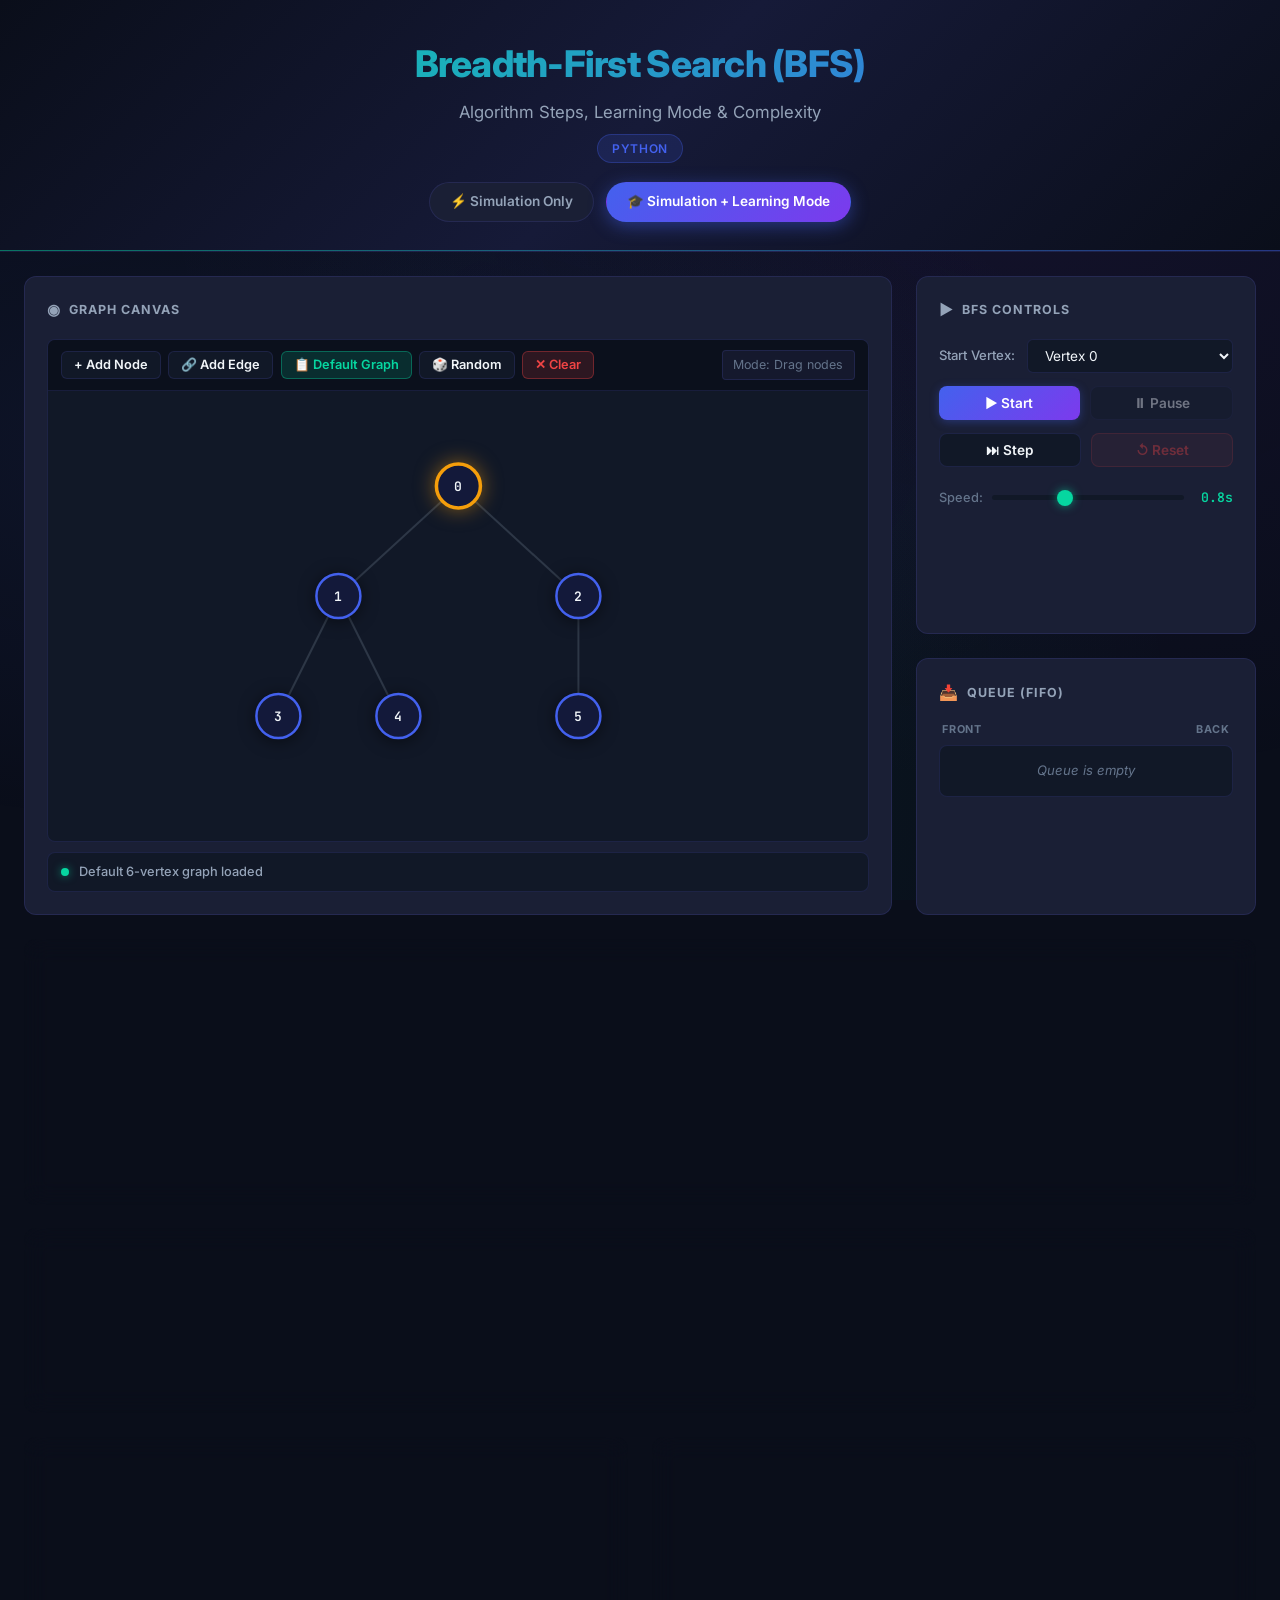
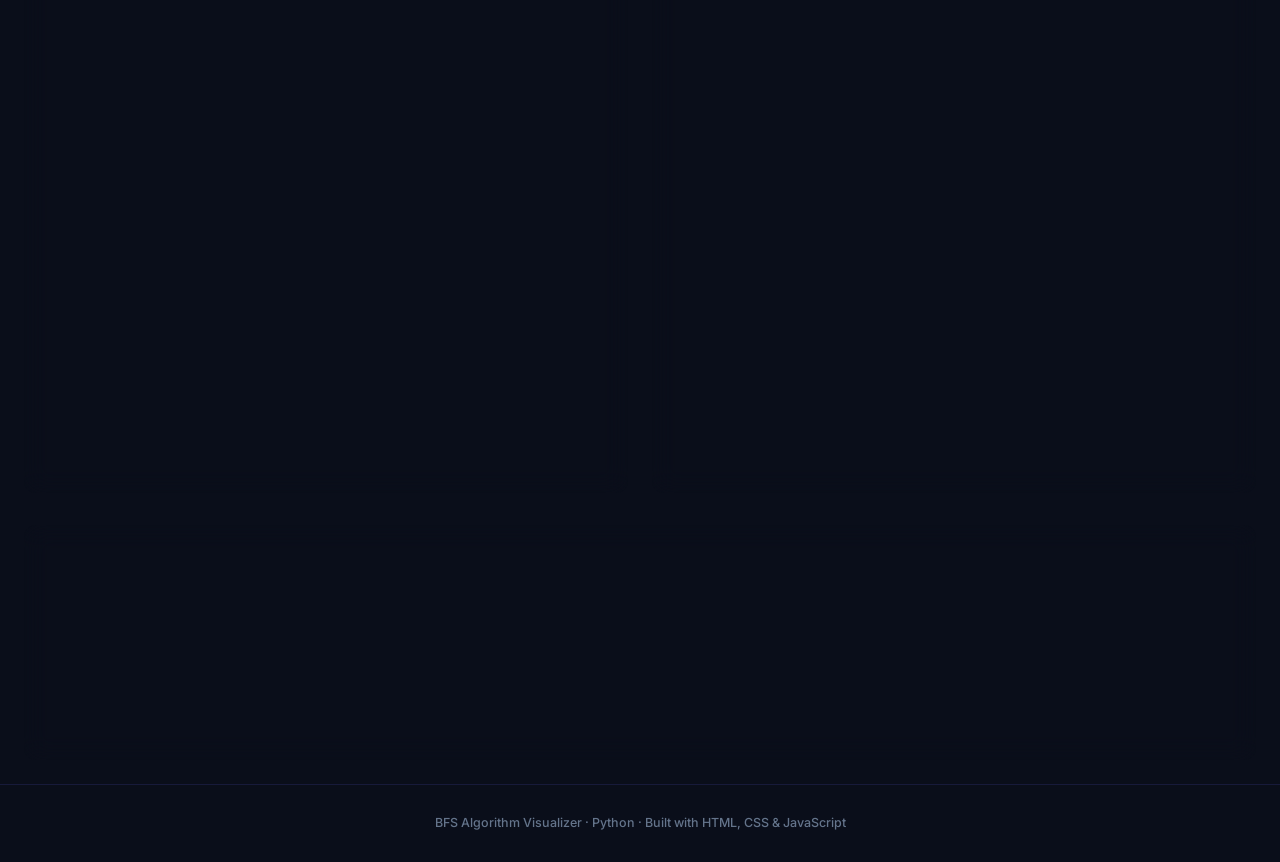
==== commit 7f561bd0: "Restore original dark neon cyan/blue theme and align two pages (simulation only & simulation + learn" ====
--- a/visualization/learn.html
+++ b/visualization/learn.html
@@ -29,9 +29,9 @@
       <div class="card-title"><span class="icon">◉</span> Graph Canvas</div>
       <div class="graph-canvas-wrapper" id="graph-canvas-wrapper">
         <div class="canvas-toolbar">
-          <button class="btn btn-sm" id="btn-add-node" title="Click canvas to add node">＋ Node</button>
-          <button class="btn btn-sm" id="btn-add-edge" title="Click two nodes to connect">🔗 Edge</button>
-          <button class="btn btn-sm btn-success" id="btn-load-default">📋 Default</button>
+          <button class="btn btn-sm" id="btn-add-node" title="Click canvas to add node">+ Add Node</button>
+          <button class="btn btn-sm" id="btn-add-edge" title="Click two nodes to connect">🔗 Add Edge</button>
+          <button class="btn btn-sm btn-success" id="btn-load-default">📋 Default Graph</button>
           <button class="btn btn-sm" id="btn-random-graph">🎲 Random</button>
           <button class="btn btn-sm btn-danger" id="btn-clear-graph">✕ Clear</button>
           <div class="canvas-mode-info" id="canvas-mode-info">Mode: Drag nodes</div>
@@ -61,7 +61,7 @@
       <div class="card-title"><span class="icon">▶</span> BFS Controls</div>
       <div class="controls-grid">
         <div class="start-vertex-row">
-          <label for="start-vertex-select">Start:</label>
+          <label for="start-vertex-select">Start Vertex:</label>
           <select id="start-vertex-select"><option value="">— add nodes —</option></select>
         </div>
         <div class="controls-row">
@@ -83,6 +83,10 @@
     <!-- ── Queue ── -->
     <section class="queue-section card" id="queue-section">
       <div class="card-title"><span class="icon">📥</span> Queue (FIFO)</div>
+      <div style="display:flex; justify-content:space-between; font-size:0.68rem; color:var(--text-muted); font-weight:700; letter-spacing:0.08em; margin-bottom:0.4rem; padding:0 0.2rem;">
+        <span>FRONT</span>
+        <span>BACK</span>
+      </div>
       <div class="queue-container" id="queue-container">
         <span class="queue-empty" id="queue-empty-msg">Queue is empty</span>
       </div>
@@ -137,7 +141,7 @@
 
       <!-- Algorithm Steps & Pseudocode -->
       <section class="card algorithm-panel" id="algorithm-panel">
-        <div class="card-title"><span class="icon">📖</span> Algorithm Steps</div>
+        <div class="card-title"><span class="icon">📖</span> Algorithm Steps &amp; Pseudocode</div>
         <ol class="steps-list" id="algo-steps">
           <li id="algo-step-1">Choose a starting vertex.</li>
           <li id="algo-step-2">Mark it as visited.</li>
@@ -190,10 +194,10 @@
         </div>
         <div style="margin-top: 1rem; padding: 0.9rem; background: var(--bg-secondary); border-radius: var(--border-radius-sm); border: 1px solid var(--border-color);">
           <p style="font-size: 0.82rem; color: var(--text-secondary); line-height: 1.7;">
-            <strong style="color: var(--accent-orange);">Why O(V + E)?</strong> Each vertex is enqueued and dequeued exactly once (<em>O(V)</em>). For each vertex, we examine all its edges (<em>O(E)</em> total). Combined: <strong>O(V + E)</strong>.
+            <strong style="color: var(--accent-cyan);">Why O(V + E)?</strong> Each vertex is enqueued and dequeued exactly once (<em>O(V)</em>). For each vertex, we examine all its edges (<em>O(E)</em> total). Combined: <strong>O(V + E)</strong>.
           </p>
           <p style="font-size: 0.82rem; color: var(--text-secondary); line-height: 1.7; margin-top: 0.5rem;">
-            <strong style="color: var(--accent-orange);">Shortest paths:</strong> BFS finds the shortest path in terms of <em>number of edges</em> for unweighted graphs, because it explores vertices level by level.
+            <strong style="color: var(--accent-cyan);">Shortest paths:</strong> BFS finds the shortest path in terms of <em>number of edges</em> for unweighted graphs, because it explores vertices level by level.
           </p>
         </div>
       </section>
--- a/visualization/style.css
+++ b/visualization/style.css
@@ -1,63 +1,33 @@
-/* ========================================================================
-   BFS Algorithm Visualizer — "Ember" Theme Stylesheet
-   Java Implementation
-   ======================================================================== */
-
-/* ---------- Google Fonts ---------- */
-@import url('https://fonts.googleapis.com/css2?family=Outfit:wght@300;400;500;600;700;800;900&family=Fira+Code:wght@400;500;600&display=swap');
-
-/* ---------- CSS Custom Properties ---------- */
+@import url('https://fonts.googleapis.com/css2?family=Inter:wght@300;400;500;600;700;800&family=JetBrains+Mono:wght@400;500;600&display=swap');
+
 :root {
-  /* Backgrounds */
-  --bg-primary: #0c0a09;
-  --bg-secondary: #1c1917;
-  --bg-card: rgba(28, 25, 23, 0.75);
-  --bg-card-hover: rgba(41, 37, 36, 0.85);
-  --bg-surface: rgba(28, 25, 23, 0.9);
-
-  /* Accents — warm ember palette */
-  --accent-orange: #f97316;
+  --bg-primary: #0a0e1a;
+  --bg-secondary: #111827;
+  --bg-card: #1a1f35;
+  --bg-card-hover: #1f2545;
+  --accent-cyan: #06d6a0;
+  --accent-blue: #4361ee;
+  --accent-violet: #7c3aed;
+  --accent-pink: #f72585;
   --accent-amber: #f59e0b;
-  --accent-rose: #fb7185;
   --accent-red: #ef4444;
-  --accent-gold: #fbbf24;
-  --accent-emerald: #34d399;
-
-  /* Text */
-  --text-primary: #fafaf9;
-  --text-secondary: #a8a29e;
-  --text-muted: #78716c;
-
-  /* Borders */
-  --border-color: rgba(245, 158, 11, 0.12);
-  --border-glow: rgba(249, 115, 22, 0.35);
-
-  /* Gradients */
-  --gradient-primary: linear-gradient(135deg, #f97316, #ef4444);
-  --gradient-accent: linear-gradient(135deg, #fbbf24, #f97316, #fb7185);
-  --gradient-header: linear-gradient(160deg, #0c0a09 0%, #1a0f0a 40%, #1a0e15 70%, #0c0a09 100%);
-  --gradient-card-border: linear-gradient(135deg, rgba(249,115,22,0.3), rgba(251,113,133,0.15), transparent);
-
-  /* Shadows */
-  --shadow-sm: 0 2px 8px rgba(0, 0, 0, 0.4);
-  --shadow-md: 0 4px 24px rgba(0, 0, 0, 0.5);
-  --shadow-lg: 0 8px 48px rgba(0, 0, 0, 0.6);
-  --shadow-glow-orange: 0 0 25px rgba(249, 115, 22, 0.2);
-  --shadow-glow-rose: 0 0 25px rgba(251, 113, 133, 0.2);
-
-  /* Sizing */
-  --node-radius: 22;
-  --border-radius: 16px;
-  --border-radius-sm: 10px;
-  --border-radius-lg: 20px;
-
-  /* Transitions */
-  --transition-fast: 0.15s cubic-bezier(0.4, 0, 0.2, 1);
-  --transition-normal: 0.3s cubic-bezier(0.4, 0, 0.2, 1);
-  --transition-slow: 0.5s cubic-bezier(0.4, 0, 0.2, 1);
-}
-
-/* ---------- Reset & Base ---------- */
+  --accent-green: #10b981;
+  --text-primary: #f1f5f9;
+  --text-secondary: #94a3b8;
+  --text-muted: #64748b;
+  --border-color: rgba(99, 102, 241, 0.15);
+  --border-color-glow: rgba(6, 214, 160, 0.35);
+  --gradient-primary: linear-gradient(135deg, #4361ee, #7c3aed);
+  --gradient-accent: linear-gradient(135deg, #06d6a0, #4361ee);
+  --gradient-header: linear-gradient(135deg, #0a0e1a 0%, #161a38 50%, #0a0e1a 100%);
+  --shadow-glow-cyan: 0 0 20px rgba(6, 214, 160, 0.25);
+  --shadow-glow-blue: 0 0 20px rgba(67, 97, 238, 0.3);
+  --border-radius: 12px;
+  --border-radius-sm: 8px;
+  --transition-fast: 0.15s ease;
+  --transition-normal: 0.3s ease;
+}
+
 *, *::before, *::after {
   margin: 0;
   padding: 0;
@@ -70,7 +40,7 @@
 }
 
 body {
-  font-family: 'Outfit', -apple-system, BlinkMacSystemFont, sans-serif;
+  font-family: 'Inter', -apple-system, BlinkMacSystemFont, sans-serif;
   background: var(--bg-primary);
   color: var(--text-primary);
   min-height: 100vh;
@@ -78,7 +48,6 @@
   overflow-x: hidden;
 }
 
-/* Animated ember background particles */
 body::before {
   content: '';
   position: fixed;
@@ -87,20 +56,13 @@
   width: 100%;
   height: 100%;
   background:
-    radial-gradient(ellipse at 15% 45%, rgba(249, 115, 22, 0.07) 0%, transparent 55%),
-    radial-gradient(ellipse at 85% 25%, rgba(251, 113, 133, 0.06) 0%, transparent 55%),
-    radial-gradient(ellipse at 50% 90%, rgba(245, 158, 11, 0.05) 0%, transparent 55%);
+    radial-gradient(ellipse at 20% 50%, rgba(67, 97, 238, 0.08) 0%, transparent 60%),
+    radial-gradient(ellipse at 80% 20%, rgba(124, 58, 237, 0.08) 0%, transparent 60%),
+    radial-gradient(ellipse at 50% 80%, rgba(6, 214, 160, 0.05) 0%, transparent 60%);
   pointer-events: none;
   z-index: 0;
-  animation: emberGlow 8s ease-in-out infinite alternate;
-}
-
-@keyframes emberGlow {
-  0% { opacity: 0.7; }
-  100% { opacity: 1; }
-}
-
-/* ---------- Scrollbar ---------- */
+}
+
 ::-webkit-scrollbar {
   width: 6px;
   height: 6px;
@@ -111,15 +73,15 @@
 }
 
 ::-webkit-scrollbar-thumb {
-  background: var(--accent-orange);
+  background: var(--accent-blue);
   border-radius: 3px;
 }
 
-/* ---------- Header ---------- */
+/* ─── Header ─────────────────────────────────────────────── */
 .header {
   position: relative;
   text-align: center;
-  padding: 2.5rem 1.5rem 2rem;
+  padding: 2.2rem 1.5rem 1.8rem;
   background: var(--gradient-header);
   border-bottom: 1px solid var(--border-color);
   z-index: 1;
@@ -131,45 +93,44 @@
   bottom: 0;
   left: 0;
   width: 100%;
-  height: 2px;
+  height: 1px;
   background: var(--gradient-accent);
-  opacity: 0.6;
+  opacity: 0.5;
 }
 
 .header h1 {
-  font-size: 2.4rem;
-  font-weight: 900;
+  font-size: 2.3rem;
+  font-weight: 800;
   background: var(--gradient-accent);
   -webkit-background-clip: text;
   -webkit-text-fill-color: transparent;
   background-clip: text;
-  letter-spacing: -0.03em;
-  margin-bottom: 0.35rem;
+  letter-spacing: -0.02em;
+  margin-bottom: 0.3rem;
 }
 
 .header .subtitle {
   font-size: 1.05rem;
   color: var(--text-secondary);
-  font-weight: 400;
   margin-bottom: 0.5rem;
 }
 
 .header .badge {
   display: inline-block;
-  padding: 0.3rem 0.9rem;
-  background: rgba(249, 115, 22, 0.12);
-  border: 1px solid rgba(249, 115, 22, 0.25);
-  border-radius: 24px;
+  padding: 0.25rem 0.85rem;
+  background: rgba(67, 97, 238, 0.15);
+  border: 1px solid rgba(67, 97, 238, 0.3);
+  border-radius: 20px;
   font-size: 0.75rem;
   font-weight: 600;
-  color: var(--accent-orange);
+  color: var(--accent-blue);
   letter-spacing: 0.06em;
   text-transform: uppercase;
 }
 
-/* ---------- Page Navigation ---------- */
+/* ─── Page Navigation ─────────────────────────────────────── */
 .page-nav {
-  margin-top: 1.25rem;
+  margin-top: 1.2rem;
   display: flex;
   justify-content: center;
   gap: 0.75rem;
@@ -180,8 +141,8 @@
   display: inline-flex;
   align-items: center;
   gap: 0.45rem;
-  padding: 0.55rem 1.2rem;
-  border-radius: 30px;
+  padding: 0.5rem 1.25rem;
+  border-radius: 25px;
   font-size: 0.85rem;
   font-weight: 600;
   text-decoration: none;
@@ -194,33 +155,32 @@
 
 .nav-link:hover {
   color: var(--text-primary);
-  border-color: var(--accent-orange);
+  border-color: var(--accent-blue);
   background: var(--bg-card-hover);
   transform: translateY(-2px);
-  box-shadow: var(--shadow-glow-orange);
+  box-shadow: var(--shadow-glow-blue);
 }
 
 .nav-link.active {
-  color: #fff;
+  color: #ffffff;
   background: var(--gradient-primary);
   border-color: transparent;
-  box-shadow: 0 4px 18px rgba(249, 115, 22, 0.4);
-}
-
-/* ---------- Main Layout ---------- */
+  box-shadow: 0 4px 18px rgba(67, 97, 238, 0.45);
+}
+
+/* ─── Layout ──────────────────────────────────────────────── */
 .app-container {
   position: relative;
   z-index: 1;
-  max-width: 1440px;
+  max-width: 1400px;
   margin: 0 auto;
   padding: 1.5rem;
   display: grid;
-  grid-template-columns: 1fr 360px;
-  grid-template-rows: auto auto auto;
+  grid-template-columns: 1fr 340px;
   gap: 1.5rem;
 }
 
-/* ---------- Card Base ---------- */
+/* ─── Card ────────────────────────────────────────────────── */
 .card {
   background: var(--bg-card);
   border: 1px solid var(--border-color);
@@ -231,16 +191,16 @@
 }
 
 .card:hover {
-  border-color: rgba(249, 115, 22, 0.2);
-  box-shadow: 0 0 30px rgba(249, 115, 22, 0.05);
+  border-color: rgba(99, 102, 241, 0.28);
+  box-shadow: 0 0 25px rgba(67, 97, 238, 0.08);
 }
 
 .card-title {
   font-size: 0.78rem;
   font-weight: 700;
   text-transform: uppercase;
-  letter-spacing: 0.1em;
-  color: var(--text-muted);
+  letter-spacing: 0.08em;
+  color: var(--text-secondary);
   margin-bottom: 1rem;
   display: flex;
   align-items: center;
@@ -248,15 +208,45 @@
 }
 
 .card-title .icon {
-  font-size: 1rem;
-}
-
-/* ---------- Graph Canvas Area ---------- */
+  font-size: 0.95rem;
+}
+
+/* ─── Section Grid Placements ─────────────────────────────── */
 .graph-section {
   grid-column: 1;
   grid-row: 1 / 3;
 }
 
+.controls-section {
+  grid-column: 2;
+  grid-row: 1;
+}
+
+.queue-section {
+  grid-column: 2;
+  grid-row: 2;
+}
+
+.output-section {
+  grid-column: 1 / -1;
+}
+
+.learning-panel {
+  grid-column: 1 / -1;
+}
+
+.bottom-panels {
+  grid-column: 1 / -1;
+  display: grid;
+  grid-template-columns: 1fr 1fr;
+  gap: 1.5rem;
+}
+
+.python-panel {
+  grid-column: 1 / -1;
+}
+
+/* ─── Graph Canvas Area ───────────────────────────────────── */
 .graph-canvas-wrapper {
   position: relative;
   background: var(--bg-secondary);
@@ -266,13 +256,34 @@
   min-height: 450px;
 }
 
-.graph-canvas-wrapper svg {
+.canvas-toolbar {
+  display: flex;
+  flex-wrap: wrap;
+  gap: 0.45rem;
+  padding: 0.65rem 0.85rem;
+  background: rgba(10, 14, 26, 0.8);
+  border-bottom: 1px solid var(--border-color);
+  align-items: center;
+}
+
+.canvas-mode-info {
+  margin-left: auto;
+  font-size: 0.78rem;
+  color: var(--text-muted);
+  background: rgba(26, 31, 53, 0.7);
+  padding: 0.25rem 0.65rem;
+  border-radius: 4px;
+  border: 1px solid var(--border-color);
+}
+
+#graph-svg {
   width: 100%;
   height: 450px;
   cursor: crosshair;
-}
-
-/* SVG Node Styles */
+  display: block;
+}
+
+/* ─── SVG Nodes & Edges ───────────────────────────────────── */
 .node-group {
   cursor: grab;
 }
@@ -282,41 +293,41 @@
 }
 
 .node-circle {
-  fill: var(--bg-card);
+  fill: #13193a;
+  stroke: var(--accent-blue);
+  stroke-width: 2.5;
+  transition: fill 0.3s ease, stroke 0.3s ease, stroke-width 0.25s ease;
+  filter: drop-shadow(0 2px 8px rgba(0, 0, 0, 0.5));
+}
+
+.node-circle.start-node {
   stroke: var(--accent-amber);
-  stroke-width: 2.5;
-  transition: fill 0.4s ease, stroke 0.4s ease, stroke-width 0.3s ease;
-  filter: drop-shadow(0 2px 6px rgba(0, 0, 0, 0.4));
+  stroke-width: 3.5;
+  filter: drop-shadow(0 0 10px rgba(245, 158, 11, 0.5));
 }
 
 .node-circle.visited {
-  fill: rgba(249, 115, 22, 0.2);
-  stroke: var(--accent-orange);
+  fill: rgba(67, 97, 238, 0.25);
+  stroke: var(--accent-blue);
   stroke-width: 3;
 }
 
 .node-circle.current {
-  fill: rgba(251, 113, 133, 0.3);
-  stroke: var(--accent-rose);
+  fill: rgba(247, 37, 133, 0.35);
+  stroke: var(--accent-pink);
   stroke-width: 3.5;
-  filter: drop-shadow(0 0 12px rgba(251, 113, 133, 0.5));
+  filter: drop-shadow(0 0 14px rgba(247, 37, 133, 0.6));
 }
 
 .node-circle.queued {
-  fill: rgba(245, 158, 11, 0.2);
-  stroke: var(--accent-gold);
+  fill: rgba(6, 214, 160, 0.22);
+  stroke: var(--accent-cyan);
   stroke-width: 3;
-  animation: pulseQueued 0.6s ease;
-}
-
-.node-circle.start-node {
-  fill: rgba(52, 211, 153, 0.15);
-  stroke: var(--accent-emerald);
-  stroke-width: 3;
+  animation: pulseQueued 0.5s ease;
 }
 
 .node-circle.selected {
-  stroke: var(--accent-rose);
+  stroke: var(--accent-pink);
   stroke-width: 3;
   stroke-dasharray: 5 3;
 }
@@ -331,130 +342,99 @@
   text-anchor: middle;
   dominant-baseline: central;
   fill: var(--text-primary);
-  font-family: 'Fira Code', monospace;
+  font-family: 'JetBrains Mono', 'Fira Code', monospace;
   font-size: 13px;
   font-weight: 600;
   pointer-events: none;
 }
 
-/* Edge Styles */
 .edge-line {
-  stroke: rgba(168, 162, 158, 0.25);
+  stroke: rgba(148, 163, 184, 0.22);
   stroke-width: 2;
-  transition: stroke 0.4s ease, stroke-width 0.3s ease;
+  transition: stroke 0.3s ease, stroke-width 0.3s ease;
 }
 
 .edge-line.explored {
-  stroke: rgba(249, 115, 22, 0.45);
+  stroke: rgba(67, 97, 238, 0.5);
   stroke-width: 2.5;
 }
 
 .edge-line.current-edge {
-  stroke: var(--accent-rose);
+  stroke: var(--accent-pink);
   stroke-width: 3;
-  filter: drop-shadow(0 0 6px rgba(251, 113, 133, 0.4));
-}
-
-/* Canvas Toolbar */
-.canvas-toolbar {
-  display: flex;
-  gap: 0.4rem;
-  padding: 0.6rem;
-  flex-wrap: wrap;
-  align-items: center;
-  background: rgba(12, 10, 9, 0.7);
-  border-bottom: 1px solid var(--border-color);
-  backdrop-filter: blur(8px);
-}
-
-.canvas-mode-info {
-  margin-left: auto;
-  font-size: 0.72rem;
-  color: var(--text-muted);
-  font-weight: 500;
-}
-
-/* ---------- Buttons ---------- */
+  filter: drop-shadow(0 0 8px rgba(247, 37, 133, 0.6));
+}
+
+/* ─── Buttons ─────────────────────────────────────────────── */
 .btn {
   display: inline-flex;
   align-items: center;
   justify-content: center;
-  gap: 0.35rem;
+  gap: 0.4rem;
   padding: 0.5rem 1rem;
-  border: 1px solid var(--border-color);
-  border-radius: 10px;
-  background: var(--bg-card);
+  background: var(--bg-secondary);
   color: var(--text-primary);
-  font-family: 'Outfit', sans-serif;
-  font-size: 0.82rem;
+  border: 1px solid var(--border-color);
+  border-radius: var(--border-radius-sm);
+  font-size: 0.85rem;
   font-weight: 600;
+  font-family: inherit;
   cursor: pointer;
   transition: all var(--transition-fast);
-  backdrop-filter: blur(4px);
-}
-
-.btn:hover {
-  border-color: var(--accent-amber);
+}
+
+.btn:hover:not(:disabled) {
   background: var(--bg-card-hover);
+  border-color: var(--accent-blue);
   transform: translateY(-1px);
-  box-shadow: var(--shadow-sm);
-}
-
-.btn:active {
-  transform: translateY(0);
+}
+
+.btn:disabled {
+  opacity: 0.4;
+  cursor: not-allowed;
+  transform: none !important;
+}
+
+.btn-sm {
+  padding: 0.35rem 0.75rem;
+  font-size: 0.8rem;
+  border-radius: 6px;
 }
 
 .btn-primary {
   background: var(--gradient-primary);
-  border-color: transparent;
-  color: #fff;
-  box-shadow: 0 4px 12px rgba(249, 115, 22, 0.3);
-}
-
-.btn-primary:hover {
-  box-shadow: 0 6px 20px rgba(249, 115, 22, 0.45);
-  transform: translateY(-2px);
+  color: #ffffff;
+  border: none;
+  box-shadow: 0 2px 10px rgba(67, 97, 238, 0.35);
+}
+
+.btn-primary:hover:not(:disabled) {
+  box-shadow: 0 4px 16px rgba(67, 97, 238, 0.55);
 }
 
 .btn-success {
-  background: rgba(52, 211, 153, 0.1);
-  border-color: rgba(52, 211, 153, 0.25);
-  color: var(--accent-emerald);
-}
-
-.btn-success:hover {
-  background: rgba(52, 211, 153, 0.2);
-  box-shadow: 0 0 15px rgba(52, 211, 153, 0.15);
+  background: rgba(6, 214, 160, 0.15);
+  color: var(--accent-cyan);
+  border-color: rgba(6, 214, 160, 0.35);
+}
+
+.btn-success:hover:not(:disabled) {
+  background: rgba(6, 214, 160, 0.25);
+  border-color: var(--accent-cyan);
 }
 
 .btn-danger {
-  background: rgba(239, 68, 68, 0.08);
-  border-color: rgba(239, 68, 68, 0.2);
+  background: rgba(239, 68, 68, 0.15);
   color: var(--accent-red);
-}
-
-.btn-danger:hover {
-  background: rgba(239, 68, 68, 0.18);
-}
-
-.btn-sm {
-  padding: 0.35rem 0.7rem;
-  font-size: 0.75rem;
-  border-radius: 8px;
-}
-
-.btn:disabled {
-  opacity: 0.35;
-  cursor: not-allowed;
-  pointer-events: none;
-}
-
-/* ---------- Controls Panel ---------- */
-.controls-section {
-  grid-column: 2;
-  grid-row: 1;
-}
-
+  border-color: rgba(239, 68, 68, 0.35);
+}
+
+.btn-danger:hover:not(:disabled) {
+  background: rgba(239, 68, 68, 0.25);
+  border-color: var(--accent-red);
+}
+
+/* ─── Controls Section ────────────────────────────────────── */
 .controls-grid {
   display: flex;
   flex-direction: column;
@@ -464,57 +444,52 @@
 .start-vertex-row {
   display: flex;
   align-items: center;
-  gap: 0.6rem;
+  justify-content: space-between;
+  gap: 0.8rem;
 }
 
 .start-vertex-row label {
   font-size: 0.82rem;
-  font-weight: 600;
   color: var(--text-secondary);
-  white-space: nowrap;
+  font-weight: 500;
 }
 
 .start-vertex-row select {
   flex: 1;
-  padding: 0.45rem 0.65rem;
-  border: 1px solid var(--border-color);
-  border-radius: 8px;
+  padding: 0.45rem 0.8rem;
   background: var(--bg-secondary);
   color: var(--text-primary);
-  font-family: 'Outfit', sans-serif;
-  font-size: 0.82rem;
+  border: 1px solid var(--border-color);
+  border-radius: 6px;
+  font-size: 0.85rem;
+  font-family: inherit;
   outline: none;
   cursor: pointer;
-  transition: border-color var(--transition-fast);
-}
-
-.start-vertex-row select:hover,
+}
+
 .start-vertex-row select:focus {
-  border-color: var(--accent-orange);
+  border-color: var(--accent-blue);
 }
 
 .controls-row {
   display: flex;
-  gap: 0.5rem;
-  flex-wrap: wrap;
+  gap: 0.6rem;
 }
 
 .controls-row .btn {
   flex: 1;
-  min-width: 0;
 }
 
 .speed-control {
   display: flex;
   align-items: center;
   gap: 0.6rem;
-  padding: 0.6rem 0;
+  padding: 0.5rem 0;
 }
 
 .speed-control label {
-  font-size: 0.78rem;
+  font-size: 0.8rem;
   color: var(--text-muted);
-  white-space: nowrap;
   font-weight: 500;
 }
 
@@ -522,9 +497,9 @@
   flex: 1;
   -webkit-appearance: none;
   appearance: none;
-  height: 4px;
-  background: var(--bg-secondary);
-  border-radius: 2px;
+  height: 5px;
+  background: var(--bg-secondary);
+  border-radius: 3px;
   outline: none;
 }
 
@@ -533,33 +508,28 @@
   width: 16px;
   height: 16px;
   border-radius: 50%;
-  background: var(--gradient-primary);
+  background: var(--accent-cyan);
   cursor: pointer;
-  box-shadow: 0 0 8px rgba(249, 115, 22, 0.4);
+  box-shadow: 0 0 10px rgba(6, 214, 160, 0.6);
 }
 
 .speed-label {
-  font-size: 0.78rem;
-  font-family: 'Fira Code', monospace;
-  color: var(--accent-orange);
+  font-size: 0.82rem;
+  font-family: 'JetBrains Mono', monospace;
+  color: var(--accent-cyan);
+  font-weight: 600;
   min-width: 2.5rem;
   text-align: right;
-  font-weight: 500;
-}
-
-/* ---------- Queue Section ---------- */
-.queue-section {
-  grid-column: 2;
-  grid-row: 2;
-}
-
+}
+
+/* ─── Queue Section ───────────────────────────────────────── */
 .queue-container {
   display: flex;
-  gap: 0.4rem;
+  gap: 0.45rem;
   flex-wrap: wrap;
   align-items: center;
-  min-height: 44px;
-  padding: 0.5rem;
+  min-height: 48px;
+  padding: 0.6rem;
   background: var(--bg-secondary);
   border-radius: var(--border-radius-sm);
   border: 1px solid var(--border-color);
@@ -569,48 +539,44 @@
   display: inline-flex;
   align-items: center;
   justify-content: center;
-  width: 36px;
-  height: 36px;
+  width: 38px;
+  height: 38px;
   border-radius: 8px;
-  font-family: 'Fira Code', monospace;
-  font-size: 0.82rem;
-  font-weight: 600;
-  color: var(--accent-amber);
-  background: rgba(245, 158, 11, 0.08);
-  border: 1px solid rgba(245, 158, 11, 0.2);
-  animation: slideIn 0.25s cubic-bezier(0.34, 1.56, 0.64, 1);
+  font-family: 'JetBrains Mono', monospace;
+  font-size: 0.85rem;
+  font-weight: 700;
+  color: var(--accent-blue);
+  background: rgba(67, 97, 238, 0.15);
+  border: 1px solid rgba(67, 97, 238, 0.35);
+  animation: queueSlideIn 0.25s ease;
 }
 
 .queue-item.front {
-  color: var(--accent-orange);
-  background: rgba(249, 115, 22, 0.15);
-  border-color: var(--accent-orange);
-  box-shadow: 0 0 10px rgba(249, 115, 22, 0.2);
+  color: var(--accent-cyan);
+  background: rgba(6, 214, 160, 0.15);
+  border-color: var(--accent-cyan);
+  box-shadow: 0 0 12px rgba(6, 214, 160, 0.3);
 }
 
 .queue-empty {
   color: var(--text-muted);
-  font-size: 0.8rem;
+  font-size: 0.82rem;
   font-style: italic;
   width: 100%;
   text-align: center;
   padding: 0.3rem;
 }
 
-@keyframes slideIn {
-  from { opacity: 0; transform: translateX(12px) scale(0.8); }
+@keyframes queueSlideIn {
+  from { opacity: 0; transform: translateX(10px) scale(0.85); }
   to { opacity: 1; transform: translateX(0) scale(1); }
 }
 
-/* ---------- Output Section ---------- */
-.output-section {
-  grid-column: 1 / -1;
-}
-
+/* ─── Traversal Output ────────────────────────────────────── */
 .info-grid {
   display: grid;
   grid-template-columns: repeat(4, 1fr);
-  gap: 0.75rem;
+  gap: 0.85rem;
 }
 
 .info-item {
@@ -624,22 +590,22 @@
 .info-item .label {
   font-size: 0.68rem;
   text-transform: uppercase;
-  letter-spacing: 0.1em;
+  letter-spacing: 0.08em;
   color: var(--text-muted);
   margin-bottom: 0.35rem;
   font-weight: 600;
 }
 
 .info-item .value {
-  font-family: 'Fira Code', monospace;
-  font-size: 1.15rem;
+  font-family: 'JetBrains Mono', monospace;
+  font-size: 1.18rem;
   font-weight: 700;
   color: var(--text-primary);
 }
 
-.highlight-pink { color: var(--accent-rose) !important; }
-.highlight-blue { color: var(--accent-amber) !important; }
-.highlight-cyan { color: var(--accent-emerald) !important; }
+.highlight-pink { color: var(--accent-pink) !important; }
+.highlight-blue { color: var(--accent-blue) !important; }
+.highlight-cyan { color: var(--accent-cyan) !important; }
 
 .traversal-sequence {
   font-size: 0.9rem !important;
@@ -647,7 +613,7 @@
   flex-wrap: wrap;
   align-items: center;
   justify-content: center;
-  gap: 0.3rem;
+  gap: 0.35rem;
   min-height: 2rem;
 }
 
@@ -655,20 +621,20 @@
   display: inline-flex;
   align-items: center;
   justify-content: center;
-  padding: 0.2rem 0.6rem;
-  background: rgba(249, 115, 22, 0.12);
-  border: 1px solid rgba(249, 115, 22, 0.25);
+  padding: 0.2rem 0.65rem;
+  background: rgba(67, 97, 238, 0.15);
+  border: 1px solid rgba(67, 97, 238, 0.3);
   border-radius: 6px;
-  font-family: 'Fira Code', monospace;
-  font-size: 0.82rem;
+  font-family: 'JetBrains Mono', monospace;
+  font-size: 0.85rem;
   font-weight: 600;
-  color: var(--accent-orange);
+  color: var(--accent-cyan);
   animation: fadeIn 0.3s ease;
 }
 
 .traversal-arrow {
   color: var(--text-muted);
-  font-size: 0.72rem;
+  font-size: 0.75rem;
 }
 
 @keyframes fadeIn {
@@ -676,15 +642,86 @@
   to { opacity: 1; transform: translateY(0); }
 }
 
-/* ---------- Bottom Panels ---------- */
-.bottom-panels {
-  grid-column: 1 / -1;
-  display: grid;
-  grid-template-columns: 1fr 1fr;
-  gap: 1.5rem;
-}
-
-/* ---------- Algorithm Panel ---------- */
+/* ─── Learning Mode ───────────────────────────────────────── */
+.learning-toggle {
+  display: flex;
+  align-items: center;
+  gap: 0.7rem;
+  margin-bottom: 0.85rem;
+}
+
+.learning-toggle label {
+  font-size: 0.85rem;
+  color: var(--text-secondary);
+  cursor: pointer;
+  font-weight: 500;
+}
+
+.toggle-switch {
+  position: relative;
+  width: 42px;
+  height: 24px;
+}
+
+.toggle-switch input {
+  opacity: 0;
+  width: 0;
+  height: 0;
+}
+
+.toggle-slider {
+  position: absolute;
+  inset: 0;
+  background: var(--bg-secondary);
+  border: 1px solid var(--border-color);
+  border-radius: 24px;
+  cursor: pointer;
+  transition: all var(--transition-normal);
+}
+
+.toggle-slider::before {
+  content: '';
+  position: absolute;
+  left: 3px;
+  top: 3px;
+  width: 16px;
+  height: 16px;
+  background: var(--text-muted);
+  border-radius: 50%;
+  transition: all var(--transition-normal);
+}
+
+.toggle-switch input:checked + .toggle-slider {
+  background: rgba(6, 214, 160, 0.2);
+  border-color: var(--accent-cyan);
+}
+
+.toggle-switch input:checked + .toggle-slider::before {
+  transform: translateX(18px);
+  background: var(--accent-cyan);
+  box-shadow: 0 0 8px var(--accent-cyan);
+}
+
+.learning-message {
+  padding: 1.1rem 1.25rem;
+  background: var(--bg-secondary);
+  border: 1px solid var(--border-color);
+  border-left: 3px solid var(--accent-pink);
+  border-radius: var(--border-radius-sm);
+  font-size: 0.9rem;
+  line-height: 1.7;
+  color: var(--text-primary);
+  min-height: 60px;
+  display: block;
+  transition: all var(--transition-normal);
+}
+
+.learning-message.active {
+  border-left-color: var(--accent-pink);
+  background: rgba(17, 24, 39, 0.95);
+}
+
+/* ─── Algorithm Steps & Pseudocode ────────────────────────── */
 .algorithm-panel .steps-list {
   list-style: none;
   counter-reset: step;
@@ -692,7 +729,7 @@
 
 .algorithm-panel .steps-list li {
   counter-increment: step;
-  padding: 0.55rem 0.5rem 0.55rem 2.5rem;
+  padding: 0.55rem 0.5rem 0.55rem 2.6rem;
   position: relative;
   font-size: 0.85rem;
   color: var(--text-secondary);
@@ -714,55 +751,55 @@
   display: flex;
   align-items: center;
   justify-content: center;
-  font-size: 0.7rem;
+  font-size: 0.72rem;
   font-weight: 700;
   color: var(--text-muted);
-  font-family: 'Fira Code', monospace;
+  font-family: 'JetBrains Mono', monospace;
 }
 
 .algorithm-panel .steps-list li.active {
   color: var(--text-primary);
-  border-left-color: var(--accent-orange);
+  border-left-color: var(--accent-cyan);
 }
 
 .algorithm-panel .steps-list li.active::before {
-  background: rgba(249, 115, 22, 0.15);
-  border-color: var(--accent-orange);
-  color: var(--accent-orange);
+  background: rgba(6, 214, 160, 0.2);
+  border-color: var(--accent-cyan);
+  color: var(--accent-cyan);
+  box-shadow: 0 0 10px rgba(6, 214, 160, 0.4);
 }
 
 .algorithm-panel .steps-list li.completed {
   color: var(--text-secondary);
-  border-left-color: rgba(249, 115, 22, 0.25);
+  border-left-color: rgba(6, 214, 160, 0.35);
 }
 
 .algorithm-panel .steps-list li.completed::before {
   content: '✓';
-  background: rgba(249, 115, 22, 0.08);
-  border-color: rgba(249, 115, 22, 0.25);
-  color: var(--accent-orange);
-}
-
-/* Pseudocode */
+  background: rgba(6, 214, 160, 0.12);
+  border-color: var(--accent-cyan);
+  color: var(--accent-cyan);
+}
+
 .pseudocode {
   background: var(--bg-secondary);
   border: 1px solid var(--border-color);
   border-radius: var(--border-radius-sm);
   padding: 1rem;
   margin-top: 1rem;
-  font-family: 'Fira Code', monospace;
-  font-size: 0.78rem;
-  line-height: 1.9;
+  font-family: 'JetBrains Mono', 'Fira Code', monospace;
+  font-size: 0.8rem;
+  line-height: 1.85;
   color: var(--text-secondary);
 }
 
 .pseudocode .keyword {
-  color: var(--accent-rose);
+  color: var(--accent-pink);
   font-weight: 600;
 }
 
 .pseudocode .function {
-  color: var(--accent-amber);
+  color: var(--accent-cyan);
   font-weight: 600;
 }
 
@@ -779,18 +816,19 @@
 }
 
 .pseudocode .highlight-line {
-  background: rgba(249, 115, 22, 0.06);
-  border-left: 2px solid var(--accent-orange);
+  background: rgba(6, 214, 160, 0.15);
+  border-left: 3px solid var(--accent-cyan);
+  color: var(--text-primary);
   margin: 0 -1rem;
   padding: 0 1rem;
   display: block;
 }
 
-/* ---------- Complexity Panel ---------- */
+/* ─── Complexity Panel ────────────────────────────────────── */
 .complexity-grid {
   display: grid;
   grid-template-columns: 1fr 1fr;
-  gap: 0.75rem;
+  gap: 0.85rem;
 }
 
 .complexity-item {
@@ -803,23 +841,23 @@
 }
 
 .complexity-item:hover {
-  border-color: rgba(249, 115, 22, 0.25);
+  border-color: rgba(6, 214, 160, 0.35);
 }
 
 .complexity-item .metric-label {
   font-size: 0.68rem;
   text-transform: uppercase;
-  letter-spacing: 0.1em;
+  letter-spacing: 0.08em;
   color: var(--text-muted);
   margin-bottom: 0.35rem;
   font-weight: 600;
 }
 
 .complexity-item .metric-value {
-  font-family: 'Fira Code', monospace;
-  font-size: 1.15rem;
+  font-family: 'JetBrains Mono', monospace;
+  font-size: 1.18rem;
   font-weight: 700;
-  color: var(--accent-orange);
+  color: var(--accent-cyan);
 }
 
 .complexity-item .metric-note {
@@ -828,101 +866,32 @@
   margin-top: 0.3rem;
 }
 
-/* ---------- Learning Mode ---------- */
-.learning-panel {
-  grid-column: 1 / -1;
-}
-
-.learning-toggle {
-  display: flex;
-  align-items: center;
-  gap: 0.65rem;
-  margin-bottom: 0.8rem;
-}
-
-.learning-toggle label {
-  font-size: 0.82rem;
+.complexity-note-box {
+  margin-top: 1rem;
+  padding: 0.95rem;
+  background: var(--bg-secondary);
+  border-radius: var(--border-radius-sm);
+  border: 1px solid var(--border-color);
+  font-size: 0.83rem;
   color: var(--text-secondary);
-  cursor: pointer;
-  font-weight: 500;
-}
-
-/* Toggle switch */
-.toggle-switch {
-  position: relative;
-  width: 42px;
-  height: 24px;
-}
-
-.toggle-switch input {
-  opacity: 0;
-  width: 0;
-  height: 0;
-}
-
-.toggle-slider {
-  position: absolute;
-  inset: 0;
-  background: var(--bg-secondary);
-  border: 1px solid var(--border-color);
-  border-radius: 24px;
-  cursor: pointer;
-  transition: all var(--transition-normal);
-}
-
-.toggle-slider::before {
-  content: '';
-  position: absolute;
-  left: 3px;
-  top: 3px;
-  width: 16px;
-  height: 16px;
-  background: var(--text-muted);
-  border-radius: 50%;
-  transition: all var(--transition-normal);
-}
-
-.toggle-switch input:checked + .toggle-slider {
-  background: rgba(249, 115, 22, 0.15);
-  border-color: var(--accent-orange);
-}
-
-.toggle-switch input:checked + .toggle-slider::before {
-  transform: translateX(18px);
-  background: var(--accent-orange);
-}
-
-.learning-message {
-  padding: 1rem 1.15rem;
-  background: var(--bg-secondary);
-  border: 1px solid var(--border-color);
-  border-left: 3px solid var(--accent-amber);
+  line-height: 1.7;
+}
+
+.cyan-text {
+  color: var(--accent-cyan) !important;
+}
+
+/* ─── Status Bar ──────────────────────────────────────────── */
+.status-bar {
+  display: flex;
+  align-items: center;
+  gap: 0.6rem;
+  padding: 0.55rem 0.85rem;
+  margin-top: 0.6rem;
+  background: var(--bg-secondary);
   border-radius: var(--border-radius-sm);
-  font-size: 0.88rem;
-  line-height: 1.7;
-  color: var(--text-secondary);
-  min-height: 60px;
-  display: block;
-  transition: all var(--transition-normal);
-}
-
-.learning-message.active {
-  color: var(--text-primary);
-  border-left-color: var(--accent-rose);
-  background: rgba(28, 25, 23, 0.95);
-}
-
-/* ---------- Status bar ---------- */
-.status-bar {
-  display: flex;
-  align-items: center;
-  gap: 0.5rem;
-  padding: 0.55rem 0.75rem;
-  margin-top: 0.6rem;
-  background: var(--bg-secondary);
-  border-radius: var(--border-radius-sm);
-  border: 1px solid var(--border-color);
-  font-size: 0.78rem;
+  border: 1px solid var(--border-color);
+  font-size: 0.8rem;
 }
 
 .status-dot {
@@ -934,24 +903,24 @@
 }
 
 .status-dot.ready {
-  background: var(--accent-emerald);
-  box-shadow: 0 0 8px rgba(52, 211, 153, 0.4);
+  background: var(--accent-cyan);
+  box-shadow: 0 0 8px rgba(6, 214, 160, 0.6);
 }
 
 .status-dot.running {
-  background: var(--accent-rose);
-  box-shadow: 0 0 8px rgba(251, 113, 133, 0.4);
+  background: var(--accent-pink);
+  box-shadow: 0 0 8px rgba(247, 37, 133, 0.6);
   animation: blink 1s ease-in-out infinite;
 }
 
 .status-dot.paused {
   background: var(--accent-amber);
-  box-shadow: 0 0 8px rgba(245, 158, 11, 0.4);
+  box-shadow: 0 0 8px rgba(245, 158, 11, 0.6);
 }
 
 .status-dot.done {
-  background: var(--accent-orange);
-  box-shadow: 0 0 8px rgba(249, 115, 22, 0.3);
+  background: var(--accent-cyan);
+  box-shadow: 0 0 8px rgba(6, 214, 160, 0.6);
 }
 
 @keyframes blink {
@@ -964,20 +933,20 @@
   font-weight: 500;
 }
 
-/* ---------- Footer ---------- */
+/* ─── Footer ──────────────────────────────────────────────── */
 .footer {
   position: relative;
   z-index: 1;
   text-align: center;
-  padding: 1.75rem;
+  padding: 1.8rem;
   color: var(--text-muted);
-  font-size: 0.75rem;
+  font-size: 0.78rem;
   border-top: 1px solid var(--border-color);
   font-weight: 500;
 }
 
-/* ---------- Responsive ---------- */
-@media (max-width: 900px) {
+/* ─── Responsive ──────────────────────────────────────────── */
+@media (max-width: 960px) {
   .app-container {
     grid-template-columns: 1fr;
   }
@@ -995,20 +964,10 @@
 
   .output-section {
     grid-column: 1;
-    grid-row: auto;
   }
 
   .bottom-panels {
-    grid-column: 1;
     grid-template-columns: 1fr;
-  }
-
-  .learning-panel {
-    grid-column: 1;
-  }
-
-  .header h1 {
-    font-size: 1.7rem;
   }
 }
 
@@ -1018,15 +977,11 @@
     gap: 1rem;
   }
 
-  .header {
-    padding: 1.5rem 1rem 1.2rem;
+  .header h1 {
+    font-size: 1.6rem;
   }
 
-  .header h1 {
-    font-size: 1.35rem;
-  }
-
-  .graph-canvas-wrapper svg {
+  #graph-svg {
     height: 320px;
   }
 
@@ -1037,26 +992,4 @@
   .complexity-grid {
     grid-template-columns: 1fr;
   }
-
-  .canvas-toolbar {
-    justify-content: center;
-  }
-
-  .page-nav {
-    gap: 0.5rem;
-  }
-
-  .nav-link {
-    font-size: 0.78rem;
-    padding: 0.45rem 0.85rem;
-  }
-}
-
-/* ---------- Utility ---------- */
-.hidden {
-  display: none !important;
-}
-
-.mono {
-  font-family: 'Fira Code', monospace;
-}
+}
